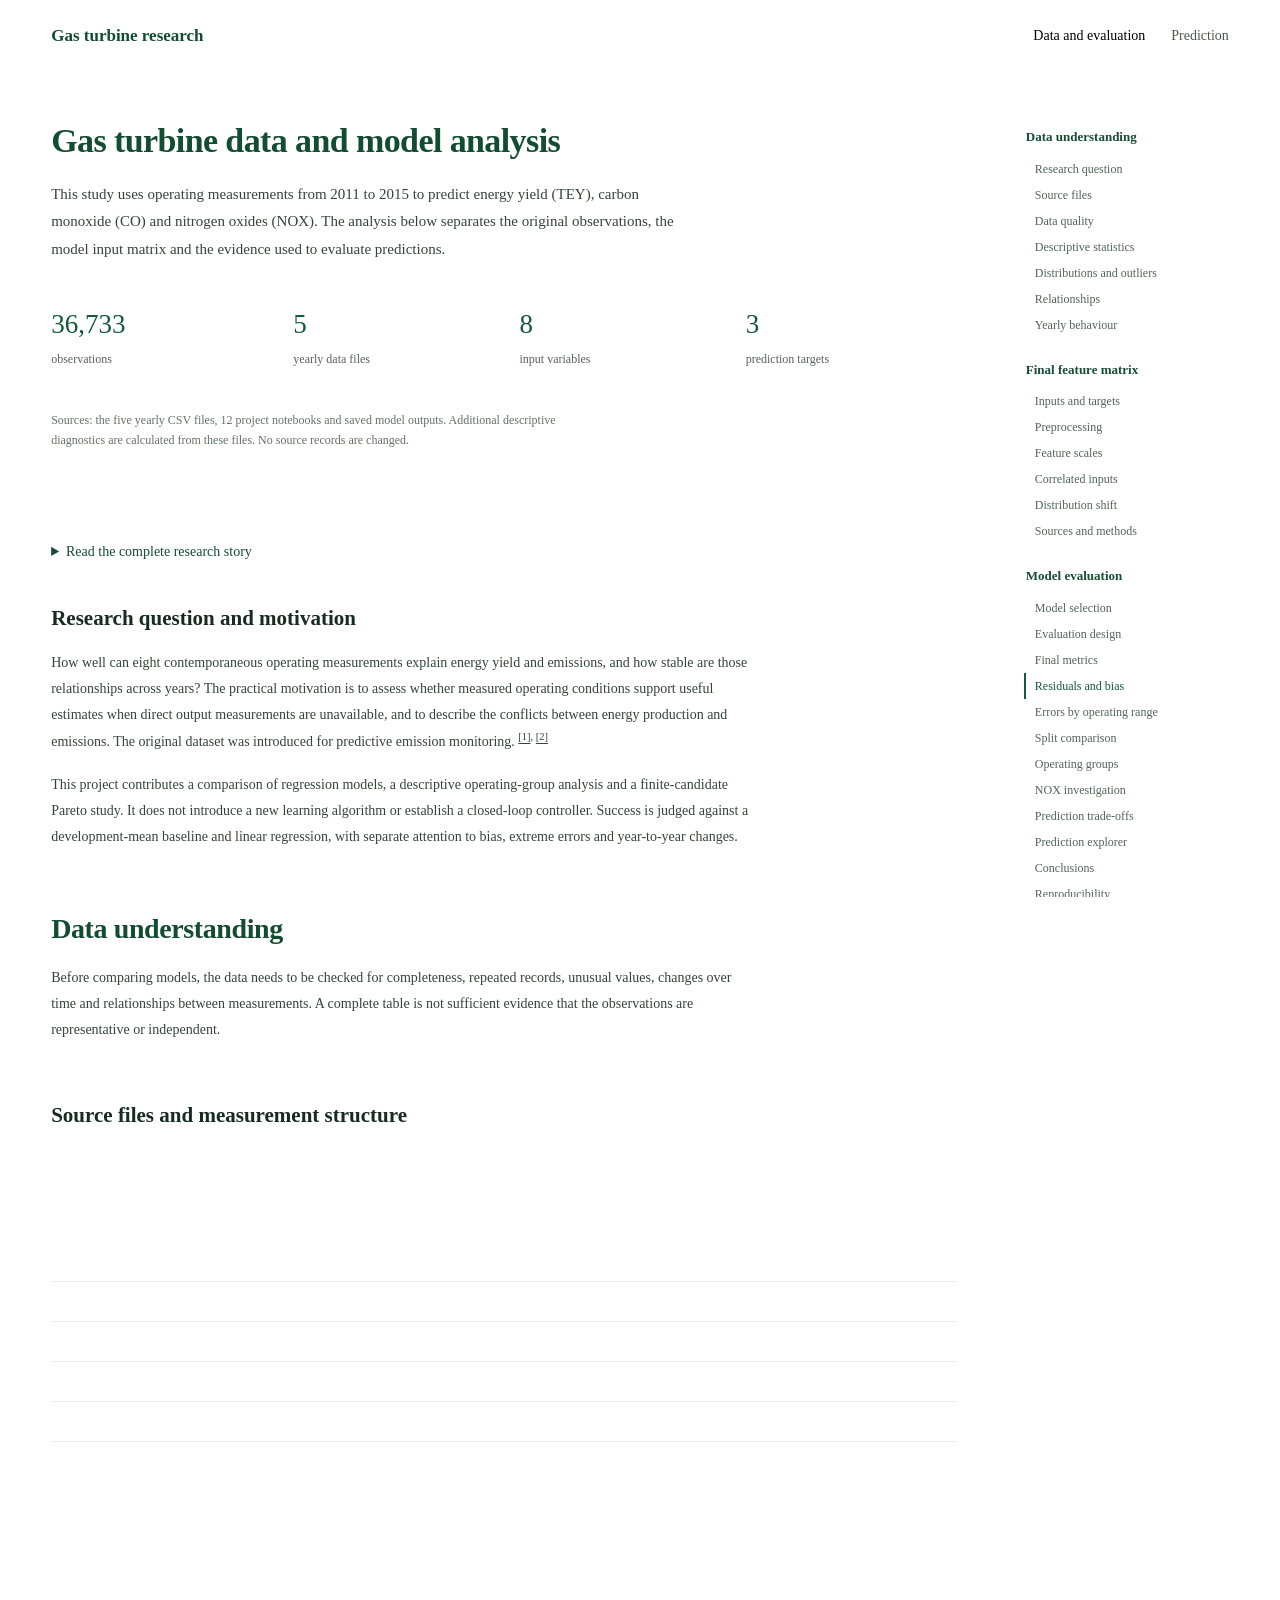
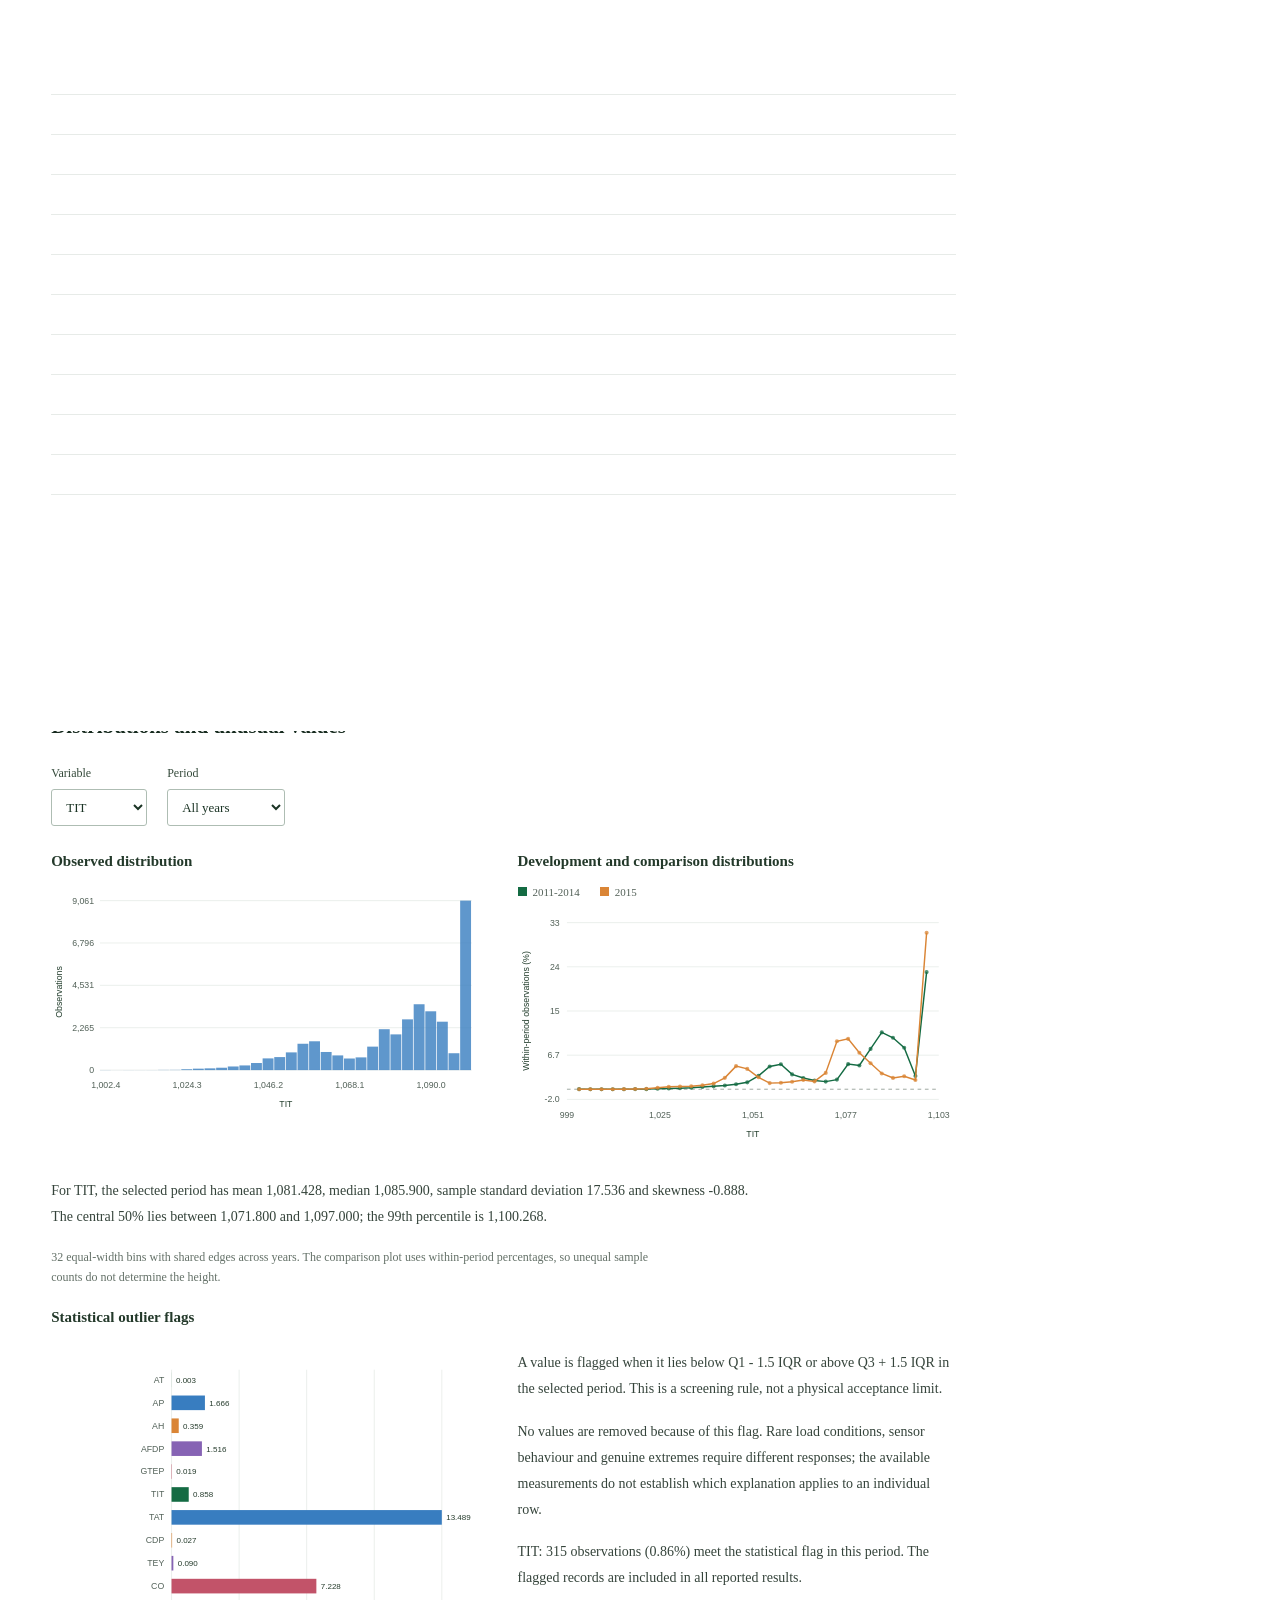
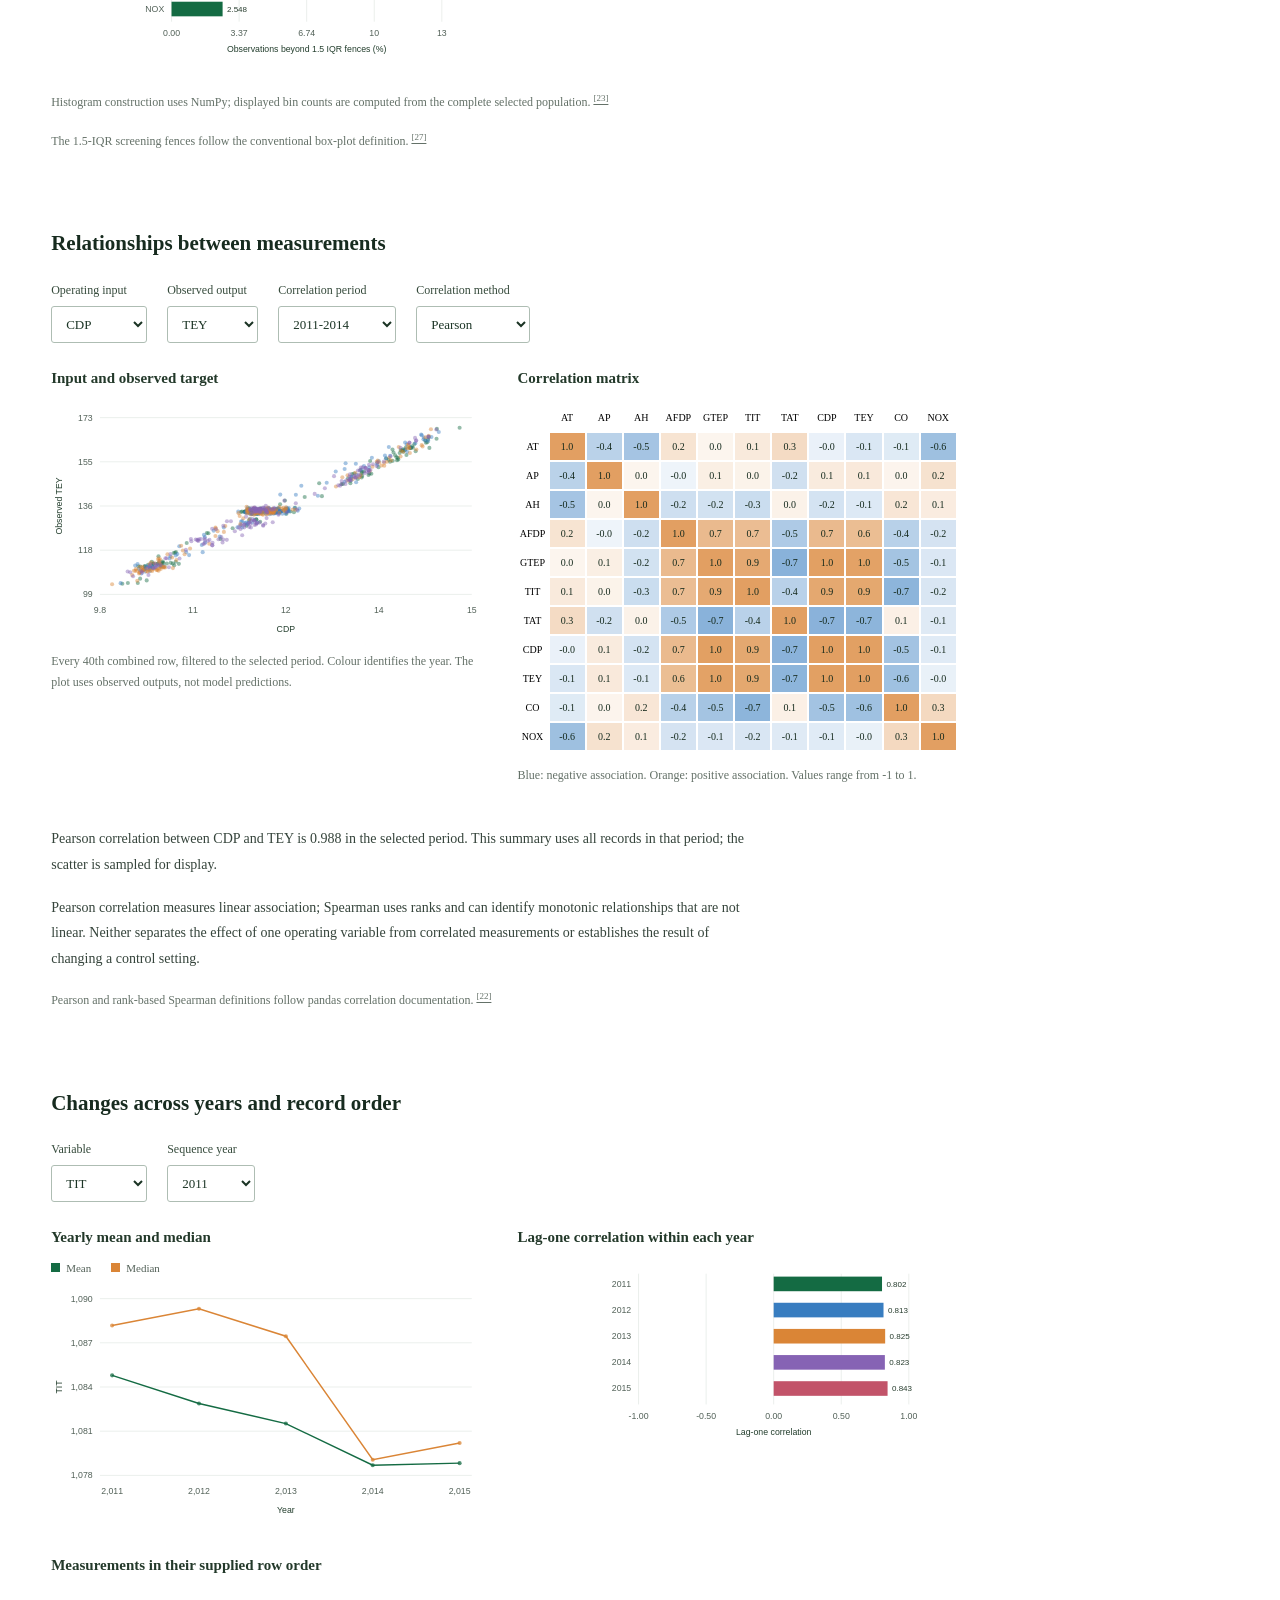
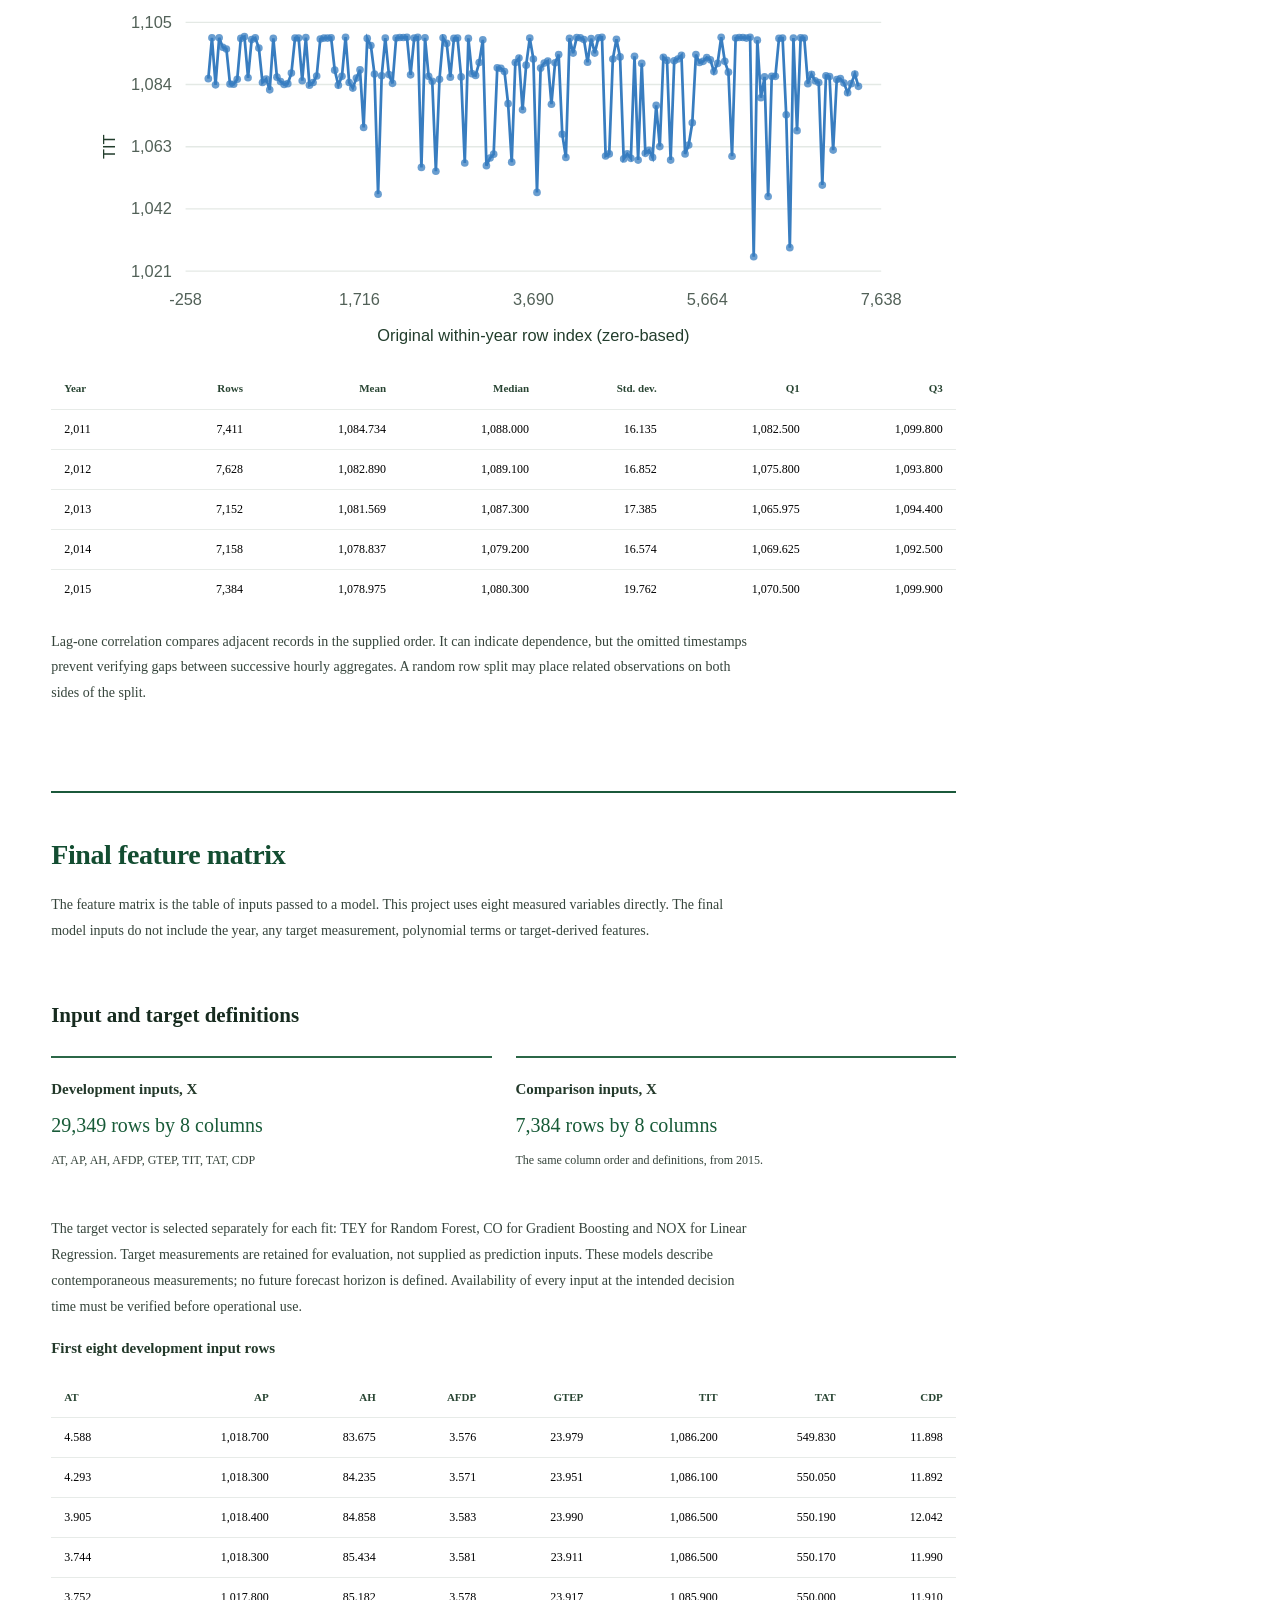
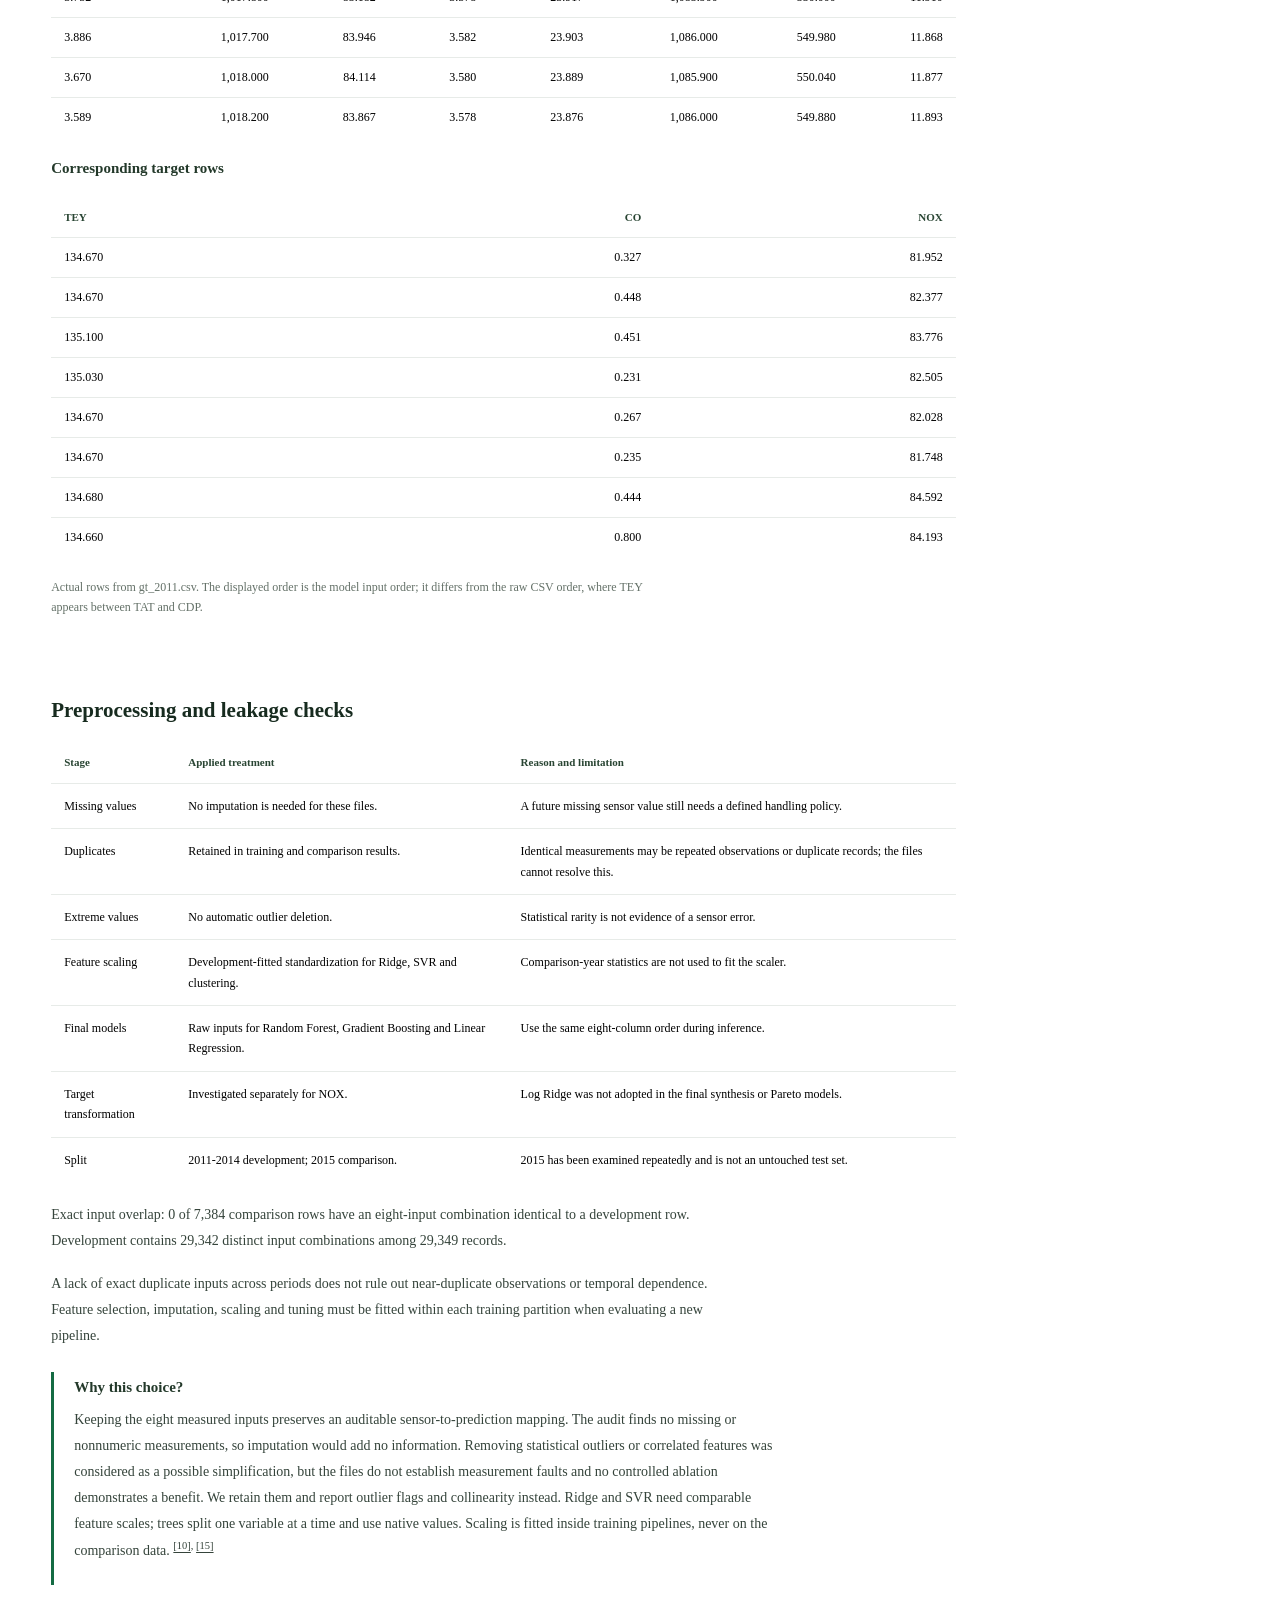
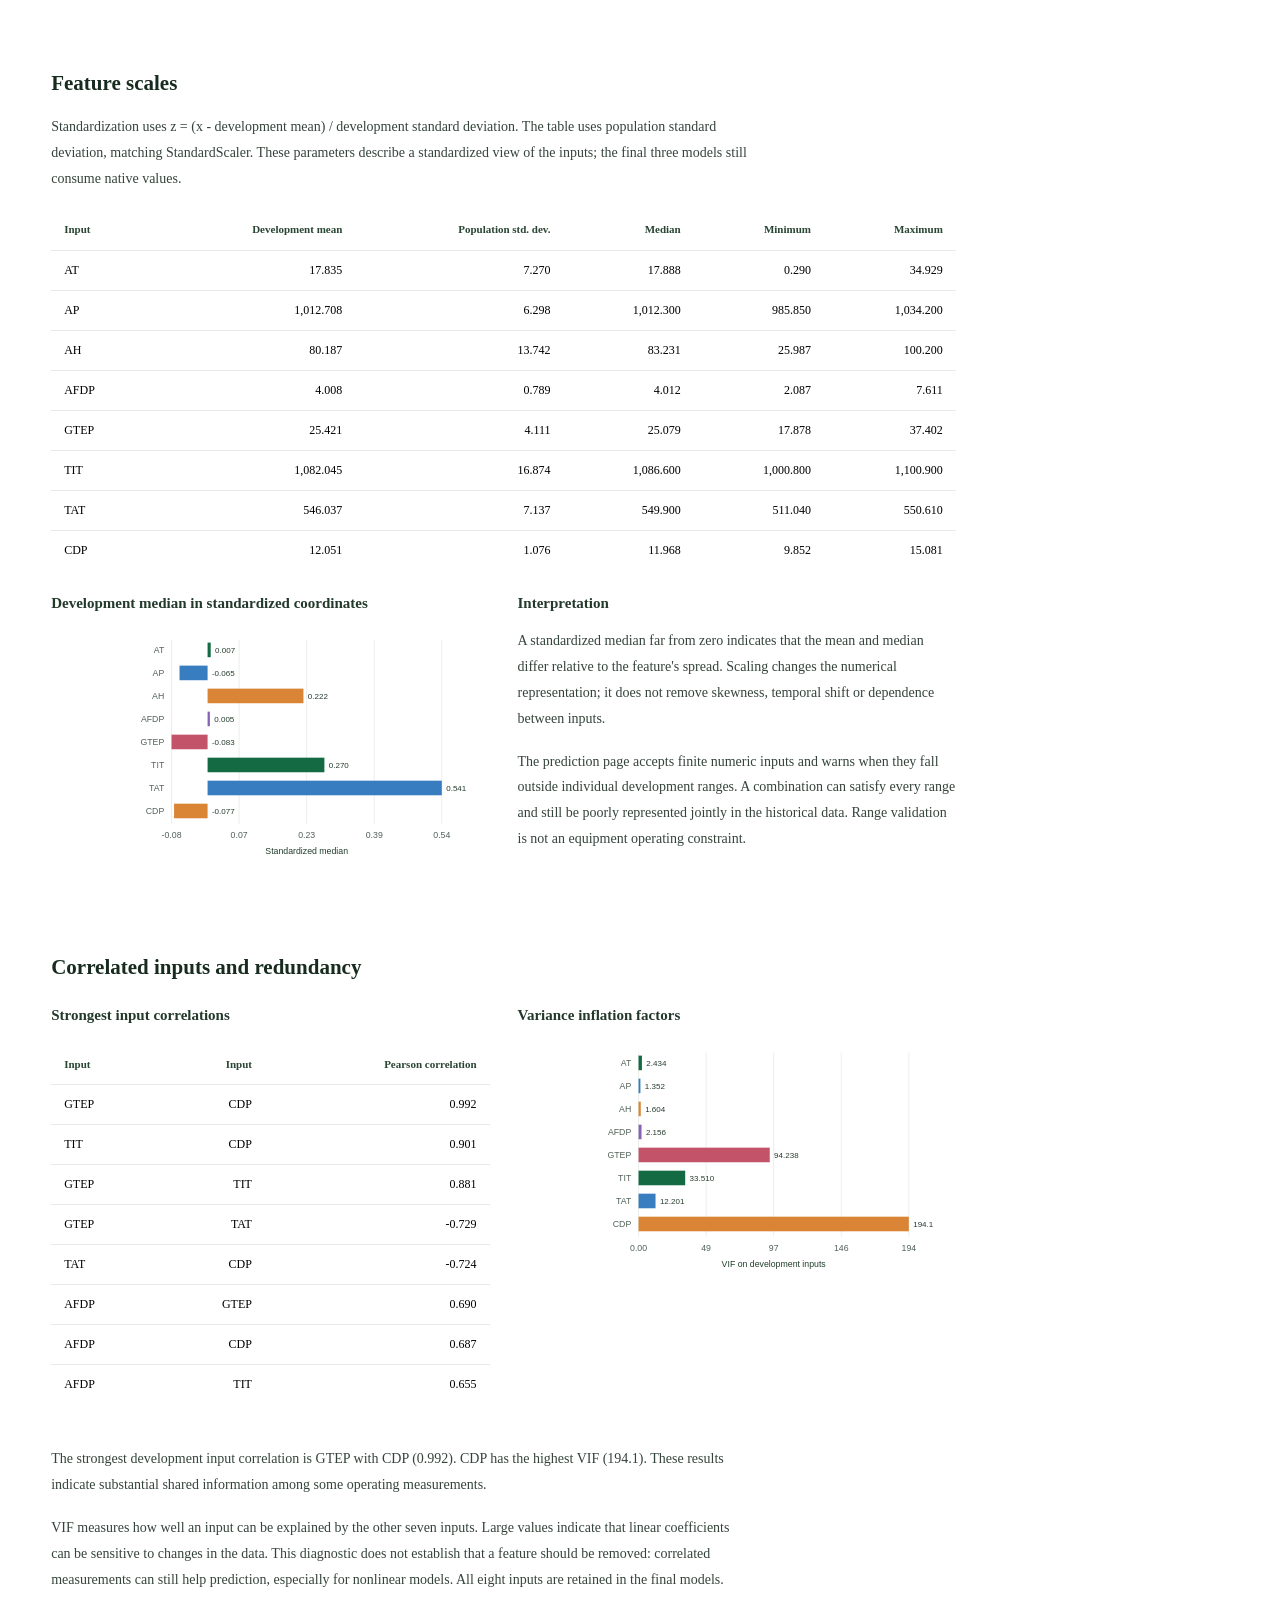
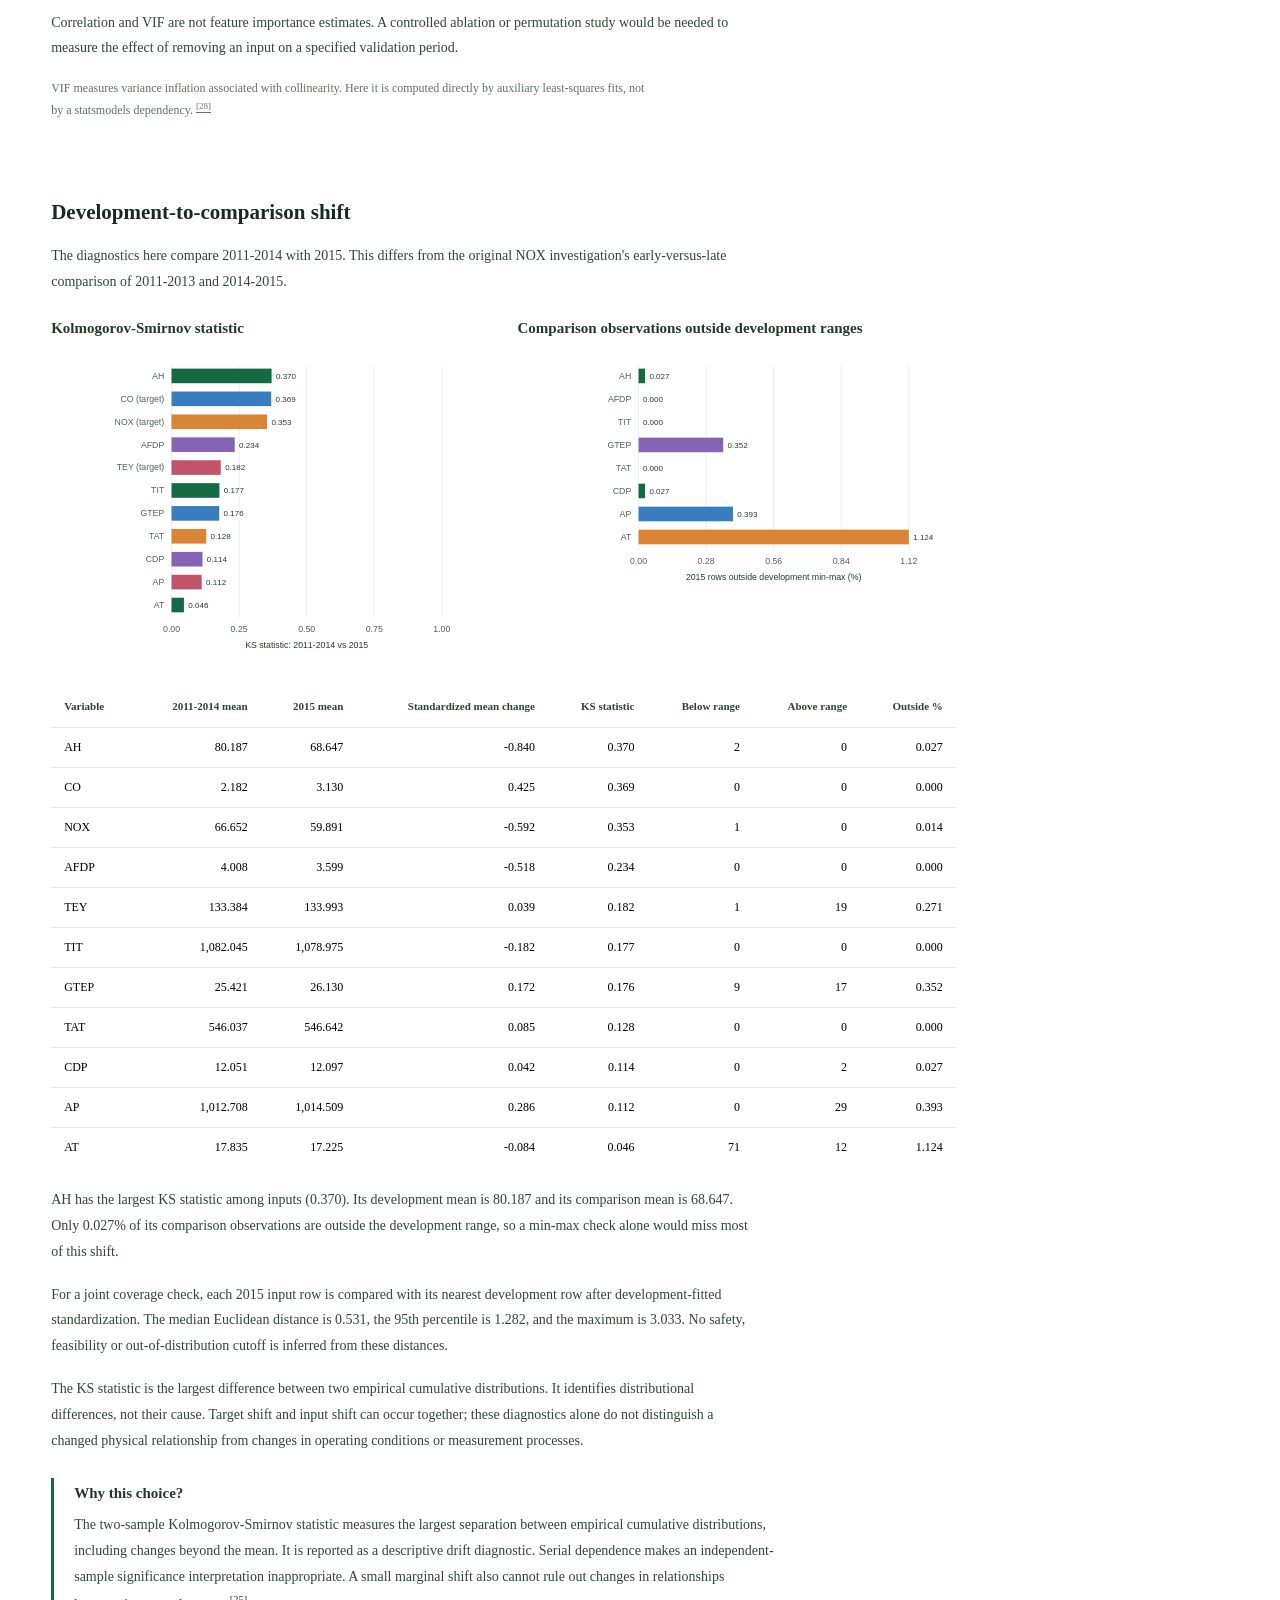
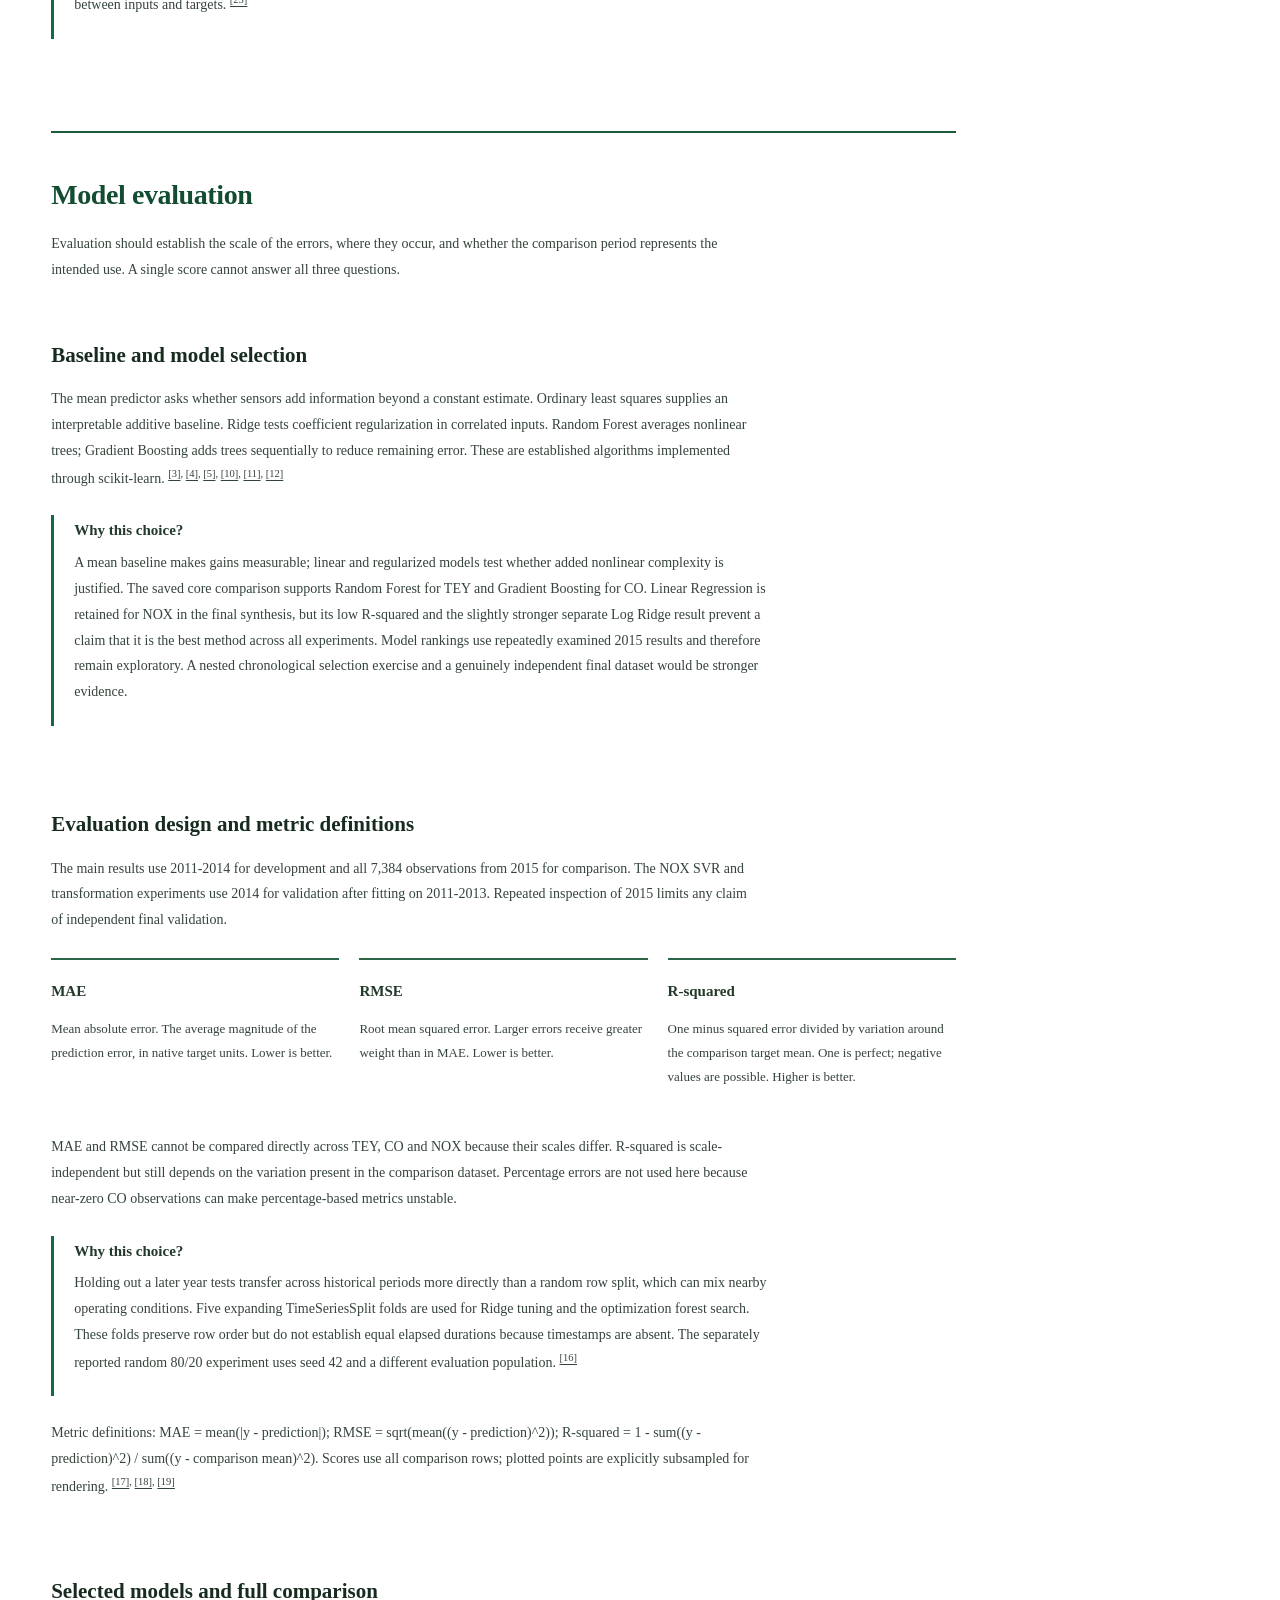
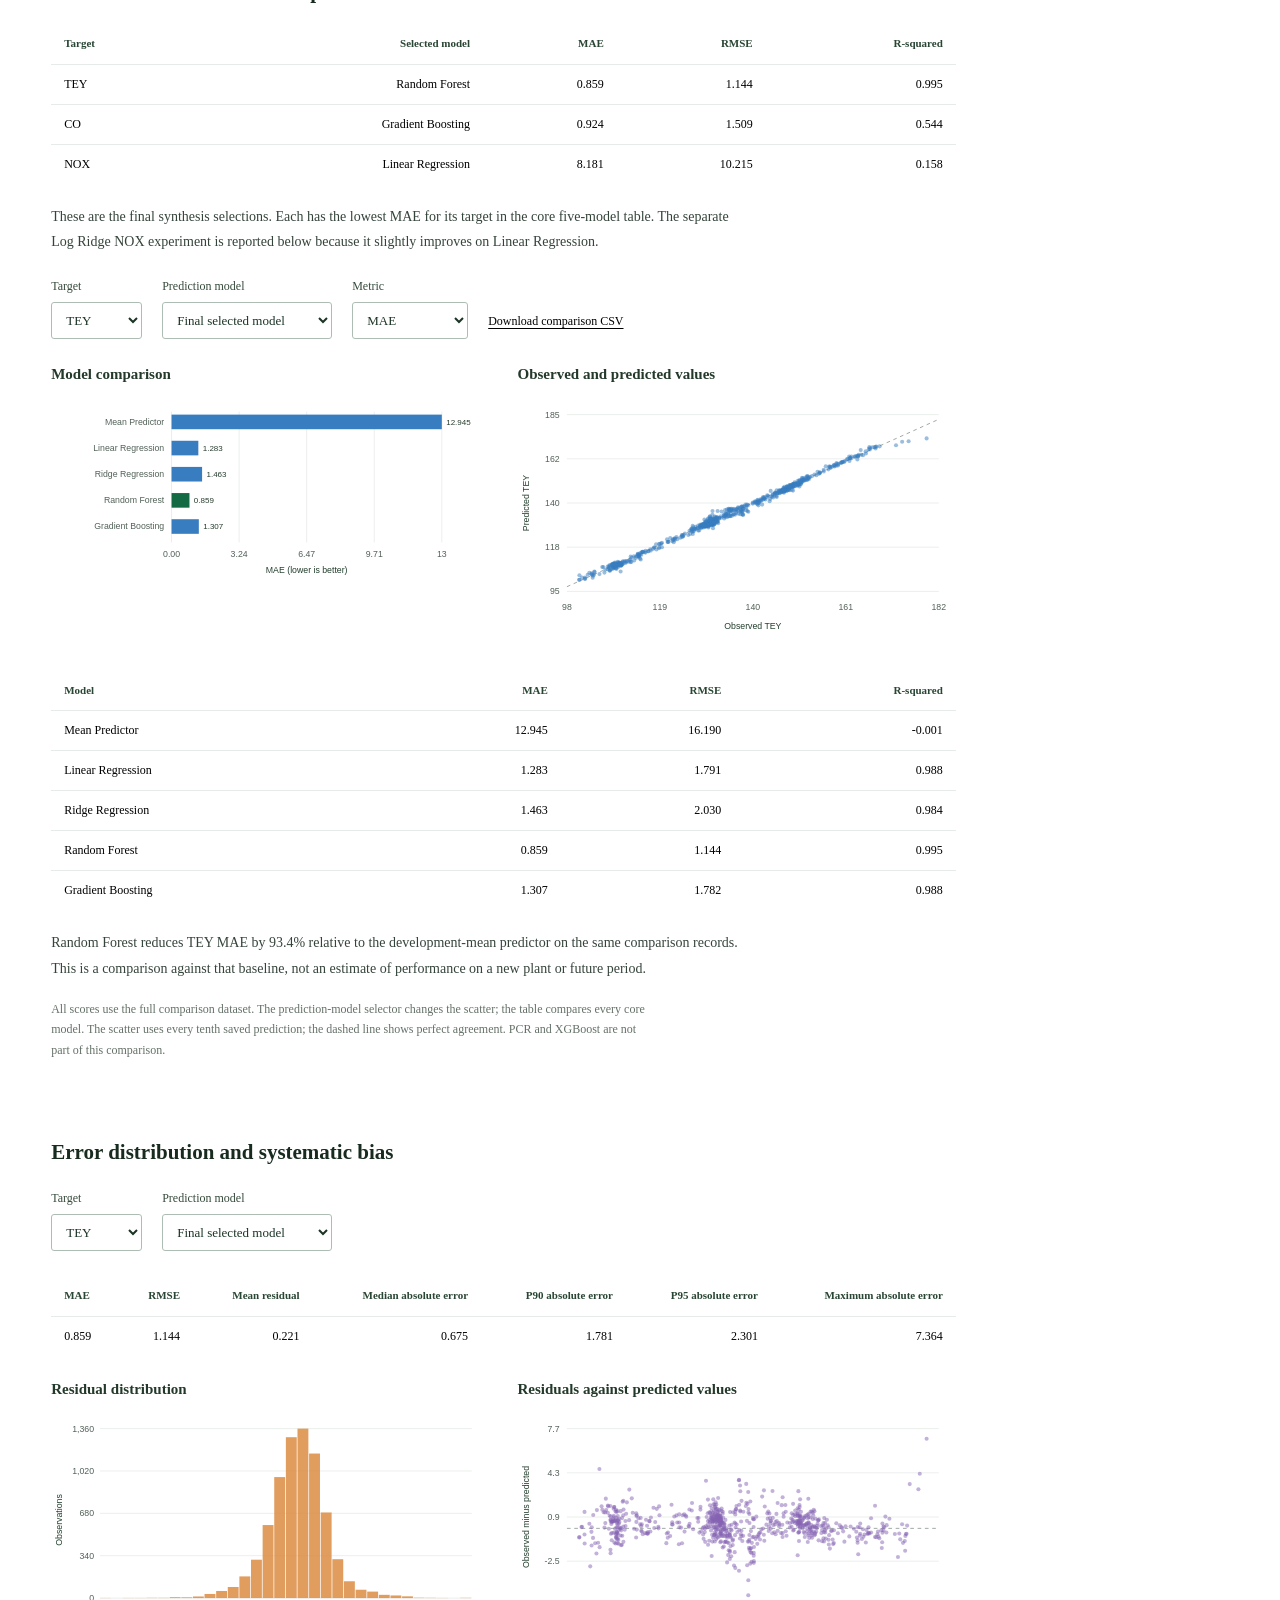
==== website/index.html @ f7c9d316 "Build complete gas turbine research website with verified model explorer" ====
<!doctype html>
<html lang="en">
<head><meta charset="utf-8"><meta name="viewport" content="width=device-width,initial-scale=1"><meta name="description" content="Gas turbine dataset audit, feature matrix analysis and prediction error evaluation using the project's original data and saved results."><meta name="theme-color" content="#ffffff"><title>Gas turbine data and model analysis</title><link rel="icon" href="assets/favicon.svg" type="image/svg+xml"><link rel="stylesheet" href="assets/css/style.css"><script defer src="assets/js/app.js"></script></head>
<body class="research-page">
<a class="skip" href="#main">Skip to analysis</a>
<header><a class="brand" href="./">Gas turbine research</a><nav aria-label="Main navigation"><a href="./" class="active" aria-current="page">Data and evaluation</a><a href="predict/">Prediction</a></nav></header>
<div class="research-layout"><main id="main">
<div class="page-intro" id="home"><h1>Gas turbine data and model analysis</h1><p>This study uses operating measurements from 2011 to 2015 to predict energy yield (TEY), carbon monoxide (CO) and nitrogen oxides (NOX). The analysis below separates the original observations, the model input matrix and the evidence used to evaluate predictions.</p><div class="summary-strip"><div><strong>36,733</strong><span>observations</span></div><div><strong>5</strong><span>yearly data files</span></div><div><strong>8</strong><span>input variables</span></div><div><strong>3</strong><span>prediction targets</span></div></div><p class="source-note">Sources: the five yearly CSV files, 12 project notebooks and saved model outputs. Additional descriptive diagnostics are calculated from these files. No source records are changed.</p></div>
<details class="research-roadmap"><summary>Read the complete research story</summary><ol><li><a href="#research-question">Research question and motivation</a></li><li><a href="#source-files">Dataset source and structure</a></li><li><a href="#data-quality">Data quality and exploratory analysis</a></li><li><a href="#preprocessing">Preprocessing and justification</a></li><li><a href="#model-selection">Baseline and model selection</a></li><li><a href="#evaluation-design">Evaluation methodology and splits</a></li><li><a href="#final-results">Model comparison and final results</a></li><li><a href="#residual-analysis">Error and residual analysis</a></li><li><a href="#operating-regimes">Unsupervised operating regimes</a></li><li><a href="#nox-investigation">NOX prediction investigation</a></li><li><a href="#prediction-tradeoffs">Multi-objective optimization</a></li><li><a href="#prediction-explorer">Interactive prediction explorer</a></li><li><a href="#limitations">Conclusions and limitations</a></li><li><a href="#reproducibility">References and reproducibility</a></li></ol></details>
<article id="research-question"><h3>Research question and motivation</h3><p>How well can eight contemporaneous operating measurements explain energy yield and emissions, and how stable are those relationships across years? The practical motivation is to assess whether measured operating conditions support useful estimates when direct output measurements are unavailable, and to describe the conflicts between energy production and emissions. The original dataset was introduced for predictive emission monitoring. <sup class="citation"><a href="#ref-1" aria-label="Reference 1">[1]</a>, <a href="#ref-2" aria-label="Reference 2">[2]</a></sup></p><p>This project contributes a comparison of regression models, a descriptive operating-group analysis and a finite-candidate Pareto study. It does not introduce a new learning algorithm or establish a closed-loop controller. Success is judged against a development-mean baseline and linear regression, with separate attention to bias, extreme errors and year-to-year changes.</p></article>
<section id="data-understanding" class="research-part"><h2>Data understanding</h2><p>Before comparing models, the data needs to be checked for completeness, repeated records, unusual values, changes over time and relationships between measurements. A complete table is not sufficient evidence that the observations are representative or independent.</p>
<article id="source-files"><h3>Source files and measurement structure</h3><p>Each row contains eight operating measurements and three observed outputs. The year is inferred from the filename. The files do not contain a timestamp, equipment identifier, fuel-energy input or maintenance record; elapsed-time behaviour, plant-to-plant generalization and thermal efficiency cannot be established from these columns.</p><div id="file-table"></div><div class="two-col"><div><h4>Observations by year</h4><div id="year-count-chart" class="chart"></div></div><div><h4>Variables and their roles</h4><div id="dictionary-table"></div></div></div><p class="caption">The dataset uses native measurement values. No unit conversions are applied. Source-reported units and attribution are given below.</p><p>The external dataset is UCI's Gas Turbine CO and NOx Emission Data Set, introduced by Kaya, Tufekci and Uzun. UCI describes hourly average or sum measurements from a turbine in northwestern Turkey, supplied in chronological order for 2011-2015. Dates are omitted. Its recommended benchmark uses 2011-2013 for training/validation and 2014-2015 for testing; this project uses a different comparison protocol, so published benchmark scores are not directly comparable. <sup class="citation"><a href="#ref-1" aria-label="Reference 1">[1]</a>, <a href="#ref-2" aria-label="Reference 2">[2]</a></sup></p><p><strong>Units listed by UCI:</strong> AT, TIT, TAT: degrees C; AP, AFDP, GTEP, CDP: mbar; AH: percent; TEY: MWh; CO and NOX: mg/m3. These are source-reported units, not independently calibrated sensor specifications. No conversion is performed. The data is distributed under CC BY 4.0. <sup class="citation"><a href="#ref-1" aria-label="Reference 1">[1]</a></sup></p></article>
<article id="data-quality"><h3>Completeness and repeated records</h3><div id="quality-summary" class="summary-strip"></div><p id="quality-explanation"></p><div id="quality-findings" class="findings"></div><p>Missing values and infinite values are checked separately. Duplicate measurement rows are counted using all eleven measurements; duplicate input rows use only the eight model inputs. Repeated records are retained in the reported model evaluations. Only the optimization candidate matrix removes repeated input combinations.</p><div class="note">No missing values does not mean that every relevant variable is measured. Fuel composition, combustion settings and maintenance history are not available in these files. Their influence cannot be identified or ruled out by this audit.</div></article>
<article id="descriptive-statistics"><h3>Descriptive statistics</h3><p>Compare location, spread and tails before choosing a preprocessing strategy. The mean is sensitive to a long tail; the median and interquartile range describe the centre more robustly. Standard deviation below uses the sample definition.</p><div class="controls"><label>Dataset<select id="audit-period"><option value="all">All years</option><option value="development">Development: 2011-2014</option><option value="2011">2011</option><option value="2012">2012</option><option value="2013">2013</option><option value="2014">2014</option><option value="2015">Comparison: 2015</option></select></label><label>Statistics<select id="stats-view"><option value="summary">Mean, spread and range</option><option value="tails">Quantiles and tail behaviour</option><option value="quality">Completeness and unique values</option></select></label></div><div id="statistics-table"></div><p id="statistics-caption" class="caption"></p><p class="caption">Descriptive statistics follow the sample-standard-deviation convention in pandas. <sup class="citation"><a href="#ref-21" aria-label="Reference 21">[21]</a></sup></p></article>
<article id="distributions"><h3>Distributions and unusual values</h3><div class="controls"><label>Variable<select id="distribution-variable"></select></label><label>Period<select id="distribution-period"><option value="all">All years</option><option value="development">2011-2014</option><option value="2011">2011</option><option value="2012">2012</option><option value="2013">2013</option><option value="2014">2014</option><option value="2015">2015</option></select></label></div><div class="two-col"><div><h4>Observed distribution</h4><div id="distribution-chart" class="chart"></div></div><div><h4>Development and comparison distributions</h4><div class="legend"><span class="legend-dev">2011-2014</span><span class="legend-comp">2015</span></div><div id="period-distribution" class="chart"></div></div></div><p id="distribution-summary"></p><p class="caption">32 equal-width bins with shared edges across years. The comparison plot uses within-period percentages, so unequal sample counts do not determine the height.</p><h4>Statistical outlier flags</h4><div class="two-col"><div id="outlier-chart" class="chart"></div><div><p>A value is flagged when it lies below Q1 - 1.5 IQR or above Q3 + 1.5 IQR in the selected period. This is a screening rule, not a physical acceptance limit.</p><p>No values are removed because of this flag. Rare load conditions, sensor behaviour and genuine extremes require different responses; the available measurements do not establish which explanation applies to an individual row.</p><p id="outlier-summary"></p></div></div><p class="caption">Histogram construction uses NumPy; displayed bin counts are computed from the complete selected population. <sup class="citation"><a href="#ref-23" aria-label="Reference 23">[23]</a></sup></p><p class="caption">The 1.5-IQR screening fences follow the conventional box-plot definition. <sup class="citation"><a href="#ref-27">[27]</a></sup></p></article>
<article id="relationships"><h3>Relationships between measurements</h3><div class="controls"><label>Operating input<select id="relationship-feature"></select></label><label>Observed output<select id="relationship-target"><option>TEY</option><option>CO</option><option>NOX</option></select></label><label>Correlation period<select id="correlation-period"><option value="development">2011-2014</option><option value="2015">2015</option><option value="all">All years</option></select></label><label>Correlation method<select id="correlation-method"><option value="pearson">Pearson</option><option value="spearman">Spearman</option></select></label></div><div class="two-col"><div><h4>Input and observed target</h4><div id="relationship-chart" class="chart"></div><p class="caption">Every 40th combined row, filtered to the selected period. Colour identifies the year. The plot uses observed outputs, not model predictions.</p></div><div><h4>Correlation matrix</h4><div id="correlation-chart" class="heatmap-wrap"></div><p class="caption">Blue: negative association. Orange: positive association. Values range from -1 to 1.</p></div></div><p id="relationship-summary"></p><p>Pearson correlation measures linear association; Spearman uses ranks and can identify monotonic relationships that are not linear. Neither separates the effect of one operating variable from correlated measurements or establishes the result of changing a control setting.</p><p class="caption">Pearson and rank-based Spearman definitions follow pandas correlation documentation. <sup class="citation"><a href="#ref-22" aria-label="Reference 22">[22]</a></sup></p></article>
<article id="yearly-behaviour"><h3>Changes across years and record order</h3><div class="controls"><label>Variable<select id="time-variable"></select></label><label>Sequence year<select id="sequence-year"><option>2011</option><option>2012</option><option>2013</option><option>2014</option><option>2015</option></select></label></div><div class="two-col"><div><h4>Yearly mean and median</h4><div class="legend"><span class="legend-dev">Mean</span><span class="legend-comp">Median</span></div><div id="year-trend" class="chart"></div></div><div><h4>Lag-one correlation within each year</h4><div id="lag-chart" class="chart"></div></div></div><h4>Measurements in their supplied row order</h4><div id="sequence-chart" class="chart wide-chart"></div><div id="year-summary-table"></div><p>Lag-one correlation compares adjacent records in the supplied order. It can indicate dependence, but the omitted timestamps prevent verifying gaps between successive hourly aggregates. A random row split may place related observations on both sides of the split.</p></article>

</section>
<section id="feature-matrix" class="research-part"><h2>Final feature matrix</h2><p>The feature matrix is the table of inputs passed to a model. This project uses eight measured variables directly. The final model inputs do not include the year, any target measurement, polynomial terms or target-derived features.</p>
<article id="matrix-definition"><h3>Input and target definitions</h3><div class="matrix-definition"><div><h4>Development inputs, X</h4><strong>29,349 rows by 8 columns</strong><p>AT, AP, AH, AFDP, GTEP, TIT, TAT, CDP</p></div><div><h4>Comparison inputs, X</h4><strong>7,384 rows by 8 columns</strong><p>The same column order and definitions, from 2015.</p></div></div><p>The target vector is selected separately for each fit: TEY for Random Forest, CO for Gradient Boosting and NOX for Linear Regression. Target measurements are retained for evaluation, not supplied as prediction inputs. These models describe contemporaneous measurements; no future forecast horizon is defined. Availability of every input at the intended decision time must be verified before operational use.</p><h4>First eight development input rows</h4><div id="matrix-preview"></div><h4>Corresponding target rows</h4><div id="target-preview"></div><p class="caption">Actual rows from gt_2011.csv. The displayed order is the model input order; it differs from the raw CSV order, where TEY appears between TAT and CDP.</p></article>
<article id="preprocessing"><h3>Preprocessing and leakage checks</h3><div class="table-scroll"><table><thead><tr><th>Stage</th><th>Applied treatment</th><th>Reason and limitation</th></tr></thead><tbody><tr><td>Missing values</td><td>No imputation is needed for these files.</td><td>A future missing sensor value still needs a defined handling policy.</td></tr><tr><td>Duplicates</td><td>Retained in training and comparison results.</td><td>Identical measurements may be repeated observations or duplicate records; the files cannot resolve this.</td></tr><tr><td>Extreme values</td><td>No automatic outlier deletion.</td><td>Statistical rarity is not evidence of a sensor error.</td></tr><tr><td>Feature scaling</td><td>Development-fitted standardization for Ridge, SVR and clustering.</td><td>Comparison-year statistics are not used to fit the scaler.</td></tr><tr><td>Final models</td><td>Raw inputs for Random Forest, Gradient Boosting and Linear Regression.</td><td>Use the same eight-column order during inference.</td></tr><tr><td>Target transformation</td><td>Investigated separately for NOX.</td><td>Log Ridge was not adopted in the final synthesis or Pareto models.</td></tr><tr><td>Split</td><td>2011-2014 development; 2015 comparison.</td><td>2015 has been examined repeatedly and is not an untouched test set.</td></tr></tbody></table></div><p id="input-overlap"></p><p>A lack of exact duplicate inputs across periods does not rule out near-duplicate observations or temporal dependence. Feature selection, imputation, scaling and tuning must be fitted within each training partition when evaluating a new pipeline.</p><div class="method-choice"><h4>Why this choice?</h4><p>Keeping the eight measured inputs preserves an auditable sensor-to-prediction mapping. The audit finds no missing or nonnumeric measurements, so imputation would add no information. Removing statistical outliers or correlated features was considered as a possible simplification, but the files do not establish measurement faults and no controlled ablation demonstrates a benefit. We retain them and report outlier flags and collinearity instead. Ridge and SVR need comparable feature scales; trees split one variable at a time and use native values. Scaling is fitted inside training pipelines, never on the comparison data. <sup class="citation"><a href="#ref-10" aria-label="Reference 10">[10]</a>, <a href="#ref-15" aria-label="Reference 15">[15]</a></sup></p></div></article>
<article id="scales"><h3>Feature scales</h3><p>Standardization uses z = (x - development mean) / development standard deviation. The table uses population standard deviation, matching StandardScaler. These parameters describe a standardized view of the inputs; the final three models still consume native values.</p><div id="scaling-table"></div><div class="two-col"><div><h4>Development median in standardized coordinates</h4><div id="scale-chart" class="chart"></div></div><div><h4>Interpretation</h4><p>A standardized median far from zero indicates that the mean and median differ relative to the feature's spread. Scaling changes the numerical representation; it does not remove skewness, temporal shift or dependence between inputs.</p><p>The prediction page accepts finite numeric inputs and warns when they fall outside individual development ranges. A combination can satisfy every range and still be poorly represented jointly in the historical data. Range validation is not an equipment operating constraint.</p></div></div></article>
<article id="redundancy"><h3>Correlated inputs and redundancy</h3><div class="two-col"><div><h4>Strongest input correlations</h4><div id="correlated-pairs"></div></div><div><h4>Variance inflation factors</h4><div id="vif-chart" class="chart"></div></div></div><p id="redundancy-summary"></p><p>VIF measures how well an input can be explained by the other seven inputs. Large values indicate that linear coefficients can be sensitive to changes in the data. This diagnostic does not establish that a feature should be removed: correlated measurements can still help prediction, especially for nonlinear models. All eight inputs are retained in the final models.</p><p>Correlation and VIF are not feature importance estimates. A controlled ablation or permutation study would be needed to measure the effect of removing an input on a specified validation period.</p><p class="caption">VIF measures variance inflation associated with collinearity. Here it is computed directly by auxiliary least-squares fits, not by a statsmodels dependency. <sup class="citation"><a href="#ref-28">[28]</a></sup></p></article>
<article id="distribution-shift"><h3>Development-to-comparison shift</h3><p>The diagnostics here compare 2011-2014 with 2015. This differs from the original NOX investigation's early-versus-late comparison of 2011-2013 and 2014-2015.</p><div class="two-col"><div><h4>Kolmogorov-Smirnov statistic</h4><div id="shift-chart" class="chart"></div></div><div><h4>Comparison observations outside development ranges</h4><div id="coverage-chart" class="chart"></div></div></div><div id="shift-table"></div><p id="shift-summary"></p><p id="joint-coverage"></p><p>The KS statistic is the largest difference between two empirical cumulative distributions. It identifies distributional differences, not their cause. Target shift and input shift can occur together; these diagnostics alone do not distinguish a changed physical relationship from changes in operating conditions or measurement processes.</p><div class="method-choice"><h4>Why this choice?</h4><p>The two-sample Kolmogorov-Smirnov statistic measures the largest separation between empirical cumulative distributions, including changes beyond the mean. It is reported as a descriptive drift diagnostic. Serial dependence makes an independent-sample significance interpretation inappropriate. A small marginal shift also cannot rule out changes in relationships between inputs and targets. <sup class="citation"><a href="#ref-25" aria-label="Reference 25">[25]</a></sup></p></div></article>

</section>
<section id="model-evaluation" class="research-part"><h2>Model evaluation</h2><p>Evaluation should establish the scale of the errors, where they occur, and whether the comparison period represents the intended use. A single score cannot answer all three questions.</p>
<article id="model-selection"><h3>Baseline and model selection</h3><p>The mean predictor asks whether sensors add information beyond a constant estimate. Ordinary least squares supplies an interpretable additive baseline. Ridge tests coefficient regularization in correlated inputs. Random Forest averages nonlinear trees; Gradient Boosting adds trees sequentially to reduce remaining error. These are established algorithms implemented through scikit-learn. <sup class="citation"><a href="#ref-3" aria-label="Reference 3">[3]</a>, <a href="#ref-4" aria-label="Reference 4">[4]</a>, <a href="#ref-5" aria-label="Reference 5">[5]</a>, <a href="#ref-10" aria-label="Reference 10">[10]</a>, <a href="#ref-11" aria-label="Reference 11">[11]</a>, <a href="#ref-12" aria-label="Reference 12">[12]</a></sup></p><div class="method-choice"><h4>Why this choice?</h4><p>A mean baseline makes gains measurable; linear and regularized models test whether added nonlinear complexity is justified. The saved core comparison supports Random Forest for TEY and Gradient Boosting for CO. Linear Regression is retained for NOX in the final synthesis, but its low R-squared and the slightly stronger separate Log Ridge result prevent a claim that it is the best method across all experiments. Model rankings use repeatedly examined 2015 results and therefore remain exploratory. A nested chronological selection exercise and a genuinely independent final dataset would be stronger evidence.</p></div></article>
<article id="evaluation-design"><h3>Evaluation design and metric definitions</h3><p>The main results use 2011-2014 for development and all 7,384 observations from 2015 for comparison. The NOX SVR and transformation experiments use 2014 for validation after fitting on 2011-2013. Repeated inspection of 2015 limits any claim of independent final validation.</p><div class="metric-definitions"><div><h4>MAE</h4><p>Mean absolute error. The average magnitude of the prediction error, in native target units. Lower is better.</p></div><div><h4>RMSE</h4><p>Root mean squared error. Larger errors receive greater weight than in MAE. Lower is better.</p></div><div><h4>R-squared</h4><p>One minus squared error divided by variation around the comparison target mean. One is perfect; negative values are possible. Higher is better.</p></div></div><p>MAE and RMSE cannot be compared directly across TEY, CO and NOX because their scales differ. R-squared is scale-independent but still depends on the variation present in the comparison dataset. Percentage errors are not used here because near-zero CO observations can make percentage-based metrics unstable.</p><div class="method-choice"><h4>Why this choice?</h4><p>Holding out a later year tests transfer across historical periods more directly than a random row split, which can mix nearby operating conditions. Five expanding TimeSeriesSplit folds are used for Ridge tuning and the optimization forest search. These folds preserve row order but do not establish equal elapsed durations because timestamps are absent. The separately reported random 80/20 experiment uses seed 42 and a different evaluation population. <sup class="citation"><a href="#ref-16" aria-label="Reference 16">[16]</a></sup></p></div><p>Metric definitions: MAE = mean(|y - prediction|); RMSE = sqrt(mean((y - prediction)^2)); R-squared = 1 - sum((y - prediction)^2) / sum((y - comparison mean)^2). Scores use all comparison rows; plotted points are explicitly subsampled for rendering. <sup class="citation"><a href="#ref-17" aria-label="Reference 17">[17]</a>, <a href="#ref-18" aria-label="Reference 18">[18]</a>, <a href="#ref-19" aria-label="Reference 19">[19]</a></sup></p></article>
<article id="final-results"><h3>Selected models and full comparison</h3><div id="selected-models"></div><p>These are the final synthesis selections. Each has the lowest MAE for its target in the core five-model table. The separate Log Ridge NOX experiment is reported below because it slightly improves on Linear Regression.</p><div class="controls"><label>Target<select id="model-target"><option>TEY</option><option>CO</option><option>NOX</option></select></label><label>Prediction model<select id="prediction-model"><option value="selected">Final selected model</option><option>Mean Predictor</option><option>Linear Regression</option><option>Ridge Regression</option><option>Random Forest</option><option>Gradient Boosting</option></select></label><label>Metric<select id="model-metric"><option>MAE</option><option>RMSE</option><option value="R2">R-squared</option></select></label><a href="assets/data/all_models_comparison.csv" download>Download comparison CSV</a></div><div class="two-col"><div><h4>Model comparison</h4><div id="model-chart" class="chart"></div></div><div><h4>Observed and predicted values</h4><div id="prediction-chart" class="chart"></div></div></div><div id="model-table"></div><p id="model-explanation"></p><p class="caption">All scores use the full comparison dataset. The prediction-model selector changes the scatter; the table compares every core model. The scatter uses every tenth saved prediction; the dashed line shows perfect agreement. PCR and XGBoost are not part of this comparison.</p></article>
<article id="residual-analysis"><h3>Error distribution and systematic bias</h3><div class="controls"><label>Target<select id="error-target"><option>TEY</option><option>CO</option><option>NOX</option></select></label><label>Prediction model<select id="residual-model"><option value="selected">Final selected model</option><option>Mean Predictor</option><option>Linear Regression</option><option>Ridge Regression</option><option>Random Forest</option><option>Gradient Boosting</option></select></label></div><div id="error-summary"></div><div class="two-col"><div><h4>Residual distribution</h4><div id="residual-histogram" class="chart"></div></div><div><h4>Residuals against predicted values</h4><div id="residual-scatter" class="chart"></div></div></div><p id="error-interpretation"></p><p>Residuals are observed minus predicted. A negative mean residual indicates net overprediction. Mean residual can be small even when individual errors are large, because positive and negative errors cancel. The 90th and 95th percentiles of absolute error describe tail error; they are not prediction intervals.</p></article>
<article id="conditional-errors"><h3>Errors across output and operating ranges</h3><div class="controls"><label>Target<select id="conditional-target"><option>TEY</option><option>CO</option><option>NOX</option></select></label><label>Operating input<select id="error-feature"></select></label></div><div class="two-col"><div><h4>MAE by observed target range</h4><div id="target-error-chart" class="chart"></div></div><div><h4>MAE by operating input range</h4><div id="feature-error-chart" class="chart"></div></div></div><div id="conditional-table"></div><p id="conditional-summary"></p><p>Groups are defined by quintiles of the 2015 observations. They provide a retrospective error breakdown, not a model feature or a tuning objective. Comparing the errors with the sample counts helps distinguish a broad pattern from a sparsely represented operating range.</p></article>
<article id="split-sensitivity"><h3>Random and chronological split results</h3><div class="controls"><label>Target<select id="split-target"><option>TEY</option><option>CO</option><option>NOX</option></select></label></div><div id="split-chart" class="chart"></div><div id="split-table"></div><p>The baseline random split uses 80% of all-year records for training and 20% for evaluation. The chronological comparison uses 2011-2014 development and 2015 comparison. These protocols differ in both their training population and evaluation population; the difference in scores is not a controlled estimate of leakage or the effect of time alone.</p><p>For a new model selection exercise, use repeated chronological validation within development data and reserve an independent later period or external dataset for final evaluation.</p></article>
<article id="operating-regimes"><h3>Historical operating groups</h3><p>K-Means was fitted to standardized development inputs. TEY, CO and NOX were not used to create the clusters; their means describe each group afterwards.</p><div class="controls"><label>Operating group<select id="cluster-select"><option value="all">All clusters</option><option value="0">Cluster 0</option><option value="1">Cluster 1</option><option value="2">Cluster 2</option><option value="3">Cluster 3</option></select></label><label>Profile variable<select id="cluster-variable"></select></label></div><div class="two-col"><div><h4>Mean value by cluster</h4><div id="cluster-chart" class="chart"></div></div><div><h4>Silhouette scores</h4><div id="silhouette-chart" class="chart"></div></div></div><div id="cluster-table"></div><p>Cluster 1 has the highest mean TEY and lowest mean CO. Cluster 3 has the lowest mean TEY and highest mean CO. Cluster 2 has the lowest mean NOX. These descriptions are averages of historical records, not safe or optimal operating conditions.</p><p>The notebook selects K = 4, with silhouette 0.291. K = 2 scores higher at 0.370, so K = 4 is not the silhouette optimum. The selected DBSCAN configuration finds one non-noise cluster and 0.831% noise; its single-cluster result has no reported silhouette score.</p><div class="method-choice"><h4>Why this choice?</h4><p>Standardized K-Means provides compact descriptions of operating groups; DBSCAN tests a density-based alternative with noise labels. K = 2 through 10 were evaluated, with n_init = 10, seed 42, and silhouette sampled on at most 5,000 rows. The notebook fixes K = 4 even though K = 2 has the higher silhouette. Four groups offer a more detailed descriptive partition, but the repository does not document an engineering validation of that choice. DBSCAN searched eps 0.5, 0.7, 0.9, 1.0, 1.2, 1.5, 2.0 and min_samples 5, 10, 15, 20; the retained eps = 1, min_samples = 10 yields only one non-noise group. Neither method identifies optimal or causally distinct regimes. <sup class="citation"><a href="#ref-7" aria-label="Reference 7">[7]</a>, <a href="#ref-8" aria-label="Reference 8">[8]</a>, <a href="#ref-14" aria-label="Reference 14">[14]</a>, <a href="#ref-20" aria-label="Reference 20">[20]</a></sup></p></div></article>
<article id="nox-investigation"><h3>NOX model investigation</h3><p>NOX remains the least accurately predicted target in the final synthesis. Linear Regression has MAE 8.181, RMSE 10.215 and R-squared 0.158 on 2015. It overpredicts 74.58% of comparison records. The observed mean NOX increases through 2013, then falls; the data does not identify the cause.</p><div class="two-col"><div><h4>Yearly mean NOX</h4><div id="nox-year-chart" class="chart"></div></div><div><h4>RBF SVR experiment: 2015 comparison</h4><div id="svr-table"></div><p>SVR used standardized inputs and a 12-setting parameter search with 2014 validation. Its 2015 MAE is 9.014, higher than Linear Regression.</p></div></div><h4>Target transformations: 2014 validation</h4><div id="transform-table"></div><p>Log Linear Regression, Log Ridge and degree-two Polynomial Ridge were explored. Log Ridge was selected by the transformation experiment and then evaluated on 2015, where MAE is 7.842, RMSE is 9.984 and R-squared is 0.196.</p><div class="note">Log Ridge performs slightly better on the saved 2015 comparison than the final Linear Regression selection. The final synthesis and Pareto notebooks nevertheless retain Linear Regression. The repository does not document an additional reason for retaining it; the core-table selection should not be described as the best result across every experiment.</div><div class="method-choice"><h4>Why this choice?</h4><p>RBF SVR tests nonlinear smooth relationships; log-target models reduce the influence of high target values; degree-two Polynomial Ridge tests explicit interactions with shrinkage. The log models apply the natural logarithm before fitting and the exponential inverse at prediction, with no documented retransformation-bias correction. The 2014 validation comparison supports Log Ridge within that experiment. Its 2015 R-squared remains only about 0.196, so this is a modest improvement rather than a solved emissions model. Unobserved combustion and fuel conditions are possible explanations, not demonstrated causes. <sup class="citation"><a href="#ref-5" aria-label="Reference 5">[5]</a>, <a href="#ref-6" aria-label="Reference 6">[6]</a>, <a href="#ref-13" aria-label="Reference 13">[13]</a></sup></p></div></article>
<article id="prediction-tradeoffs"><h3>Model-supported trade-offs</h3><p>The optimization evaluates 29,342 distinct development input combinations. The outputs shown are predictions from the optimization models, not measured outcomes. A candidate is Pareto-optimal when no other evaluated candidate improves one objective without worsening another: maximize TEY, minimize CO and minimize NOX.</p><div class="controls"><label>Projection<select id="pareto-pair"><option value="TEY,NOX">TEY and NOX</option><option value="TEY,CO">TEY and CO</option><option value="CO,NOX">CO and NOX</option></select></label><label>Representative<select id="solution-select"><option value="0">Highest TEY</option><option value="1">Lowest CO</option><option value="2">Lowest NOX</option><option value="3" selected>Balanced compromise</option></select></label><label>Pareto solution<select id="pareto-point"><option value="representative">Use representative</option><option value="0">Solution 1</option><option value="1">Solution 2</option><option value="2">Solution 3</option><option value="3">Solution 4</option><option value="4">Solution 5</option><option value="5">Solution 6</option><option value="6">Solution 7</option><option value="7">Solution 8</option><option value="8">Solution 9</option><option value="9">Solution 10</option><option value="10">Solution 11</option><option value="11">Solution 12</option><option value="12">Solution 13</option><option value="13">Solution 14</option><option value="14">Solution 15</option><option value="15">Solution 16</option><option value="16">Solution 17</option><option value="17">Solution 18</option><option value="18">Solution 19</option><option value="19">Solution 20</option><option value="20">Solution 21</option><option value="21">Solution 22</option><option value="22">Solution 23</option><option value="23">Solution 24</option><option value="24">Solution 25</option><option value="25">Solution 26</option><option value="26">Solution 27</option><option value="27">Solution 28</option><option value="28">Solution 29</option><option value="29">Solution 30</option><option value="30">Solution 31</option><option value="31">Solution 32</option><option value="32">Solution 33</option><option value="33">Solution 34</option><option value="34">Solution 35</option><option value="35">Solution 36</option><option value="36">Solution 37</option><option value="37">Solution 38</option><option value="38">Solution 39</option><option value="39">Solution 40</option><option value="40">Solution 41</option><option value="41">Solution 42</option><option value="42">Solution 43</option><option value="43">Solution 44</option><option value="44">Solution 45</option><option value="45">Solution 46</option><option value="46">Solution 47</option><option value="47">Solution 48</option><option value="48">Solution 49</option><option value="49">Solution 50</option><option value="50">Solution 51</option><option value="51">Solution 52</option><option value="52">Solution 53</option><option value="53">Solution 54</option><option value="54">Solution 55</option><option value="55">Solution 56</option></select></label><label class="check"><input type="checkbox" id="show-candidates" checked>Show candidates</label></div><div class="legend"><span class="legend-muted">Candidate predictions</span><span class="legend-dev">All 56 Pareto points</span><span class="legend-comp">Selected representative</span></div><div id="pareto-chart" class="chart wide-chart"></div><div id="solution-table"></div><p class="caption">Every twelfth candidate is displayed, together with all 56 Pareto points. Pareto membership uses all three objectives; a two-axis projection alone does not establish dominance.</p><p>The balanced compromise minimizes the equal-weight Euclidean distance to the ideal point after normalizing the three objectives over the Pareto set. Highest TEY and lowest CO select the same representative here. No emission constraint is added. These are exploratory model-supported candidates, not validated industrial setpoints.</p><div class="note"><strong>Different TEY forest:</strong> notebooks 10-11 tune a 150-tree forest (depth 30, minimum split 10, minimum leaf 2, max_features 1.0). The benchmark and browser predictor use 100 trees (depth 15, minimum split 5, minimum leaf 2). CO and NOX retain the documented Gradient Boosting and Linear Regression configurations. A selected Pareto row can therefore yield a different TEY prediction in the browser explorer.</div><div class="method-choice"><h4>Why this choice?</h4><p>Evaluating distinct historical input combinations avoids inventing arbitrary combinations of correlated measurements. Non-dominance retains competing objectives without a single weighted training target. The balanced representative adds an equal-weight, normalized ideal-point preference only after the frontier is found. Different weights, candidate populations or model errors can change the choice; there is no engineering feasibility, uncertainty or emissions-limit constraint. This is finite-set screening, not a continuous or globally optimal search. <sup class="citation"><a href="#ref-9" aria-label="Reference 9">[9]</a></sup></p></div></article>
<article id="prediction-explorer"><h3>Interactive prediction explorer</h3><p><a class="button" href="predict/">Open the eight-input predictor</a></p><p>Enter AT, AP, AH, AFDP, GTEP, TIT, TAT and CDP in native dataset units. The page evaluates exported fitted tree structures and linear coefficients for each submitted vector. It does not retrieve a nearest example or use a preset response. The export is a refit of the documented models on 2011-2014, not a recovered original serialized checkpoint. No scaling or imputation is applied to these three final models. JavaScript tree traversal uses float32 inputs to match scikit-learn.</p><p>Saved comparison metrics accompany predictions as context; they are not confidence intervals for a new input. Inputs beyond development ranges are flagged, but an in-range combination is not automatically physically feasible. Fifty exported Python fixtures test numerical agreement with browser inference; the form tests also check changed inputs, missing values and reset behavior.</p></article>
<article id="limitations"><h3>Conclusions and limitations</h3><div class="two-col"><div><h4>What the current results support</h4><p>TEY predictions are close to observed 2015 values, CO predictions have moderate accuracy, and NOX predictions show substantial errors and bias. Clustering describes historical groups. The Pareto analysis compares model-dependent trade-offs within the evaluated candidate set.</p><p>TEY is energy yield, not thermal efficiency. No causal effect, real-time control capability, safe operating region or experimental optimum is established.</p></div><div><h4>Before operational use</h4><ul><li>Verify units, sensor definitions, equipment identity and timestamps.</li><li>Validate on an independent later period and, where relevant, another turbine.</li><li>Define acceptable errors and asymmetric costs for each target with domain specialists.</li><li>Evaluate uncertainty calibration, drift monitoring and missing-sensor handling.</li><li>Test failure cases, enforce engineering constraints and validate any proposed operating change experimentally.</li></ul></div></div><p>These are future validation requirements, not capabilities demonstrated by the current project. The current evidence does not establish readiness for operational deployment.</p></article>
</section>
<article id="reproducibility"><h3>References and reproducibility</h3><p><a href="https://github.com/devraj07/gas_turbine_es335">Project repository</a> / <a href="https://github.com/devraj07/gas_turbine_es335/blob/main/README.md">README and execution guide</a> / <a href="https://github.com/devraj07/gas_turbine_es335/tree/main/data">Original yearly datasets</a> / <a href="https://github.com/devraj07/gas_turbine_es335/tree/main/outputs">All saved outputs and prediction files</a> / <a href="https://github.com/devraj07/gas_turbine_es335/tree/main/outputs/multi_objective_optimization">Optimization outputs</a> / <a href="https://github.com/devraj07/gas_turbine_es335/tree/main/website">Website and preparation source</a></p><p>All 12 notebooks are downloadable below. Model comparison CSVs, prediction CSVs and optimization outputs remain in their original repository directories. Local source hashes accompany the displayed data; they establish file provenance within this project, not independent validation of the original sensor acquisition.</p><p>Direct prediction files: <a href="https://github.com/devraj07/gas_turbine_es335/blob/main/outputs/baseline_2015_predictions.csv">Baseline</a>, <a href="https://github.com/devraj07/gas_turbine_es335/blob/main/outputs/random_forest_2015_predictions.csv">Random Forest</a>, <a href="https://github.com/devraj07/gas_turbine_es335/blob/main/outputs/gradient_boosting_2015_predictions.csv">Gradient Boosting</a>. <a href="assets/data/all_models_comparison.csv">Model comparison output</a>.</p><h4>Training configurations</h4><div class="table-scroll"><table><thead><tr><th>Experiment</th><th>Configuration and selection</th></tr></thead><tbody>
<tr><td>Final TEY / notebook 04</td><td>RandomForestRegressor: n_estimators=100, max_depth=15, min_samples_split=5, min_samples_leaf=2, max_features=1.0, random_state=42. Notebook n_jobs=-1; export n_jobs=1.</td></tr>
<tr><td>Final CO / notebook 05</td><td>GradientBoostingRegressor: n_estimators=100, learning_rate=0.05, max_depth=2, min_samples_split=5, min_samples_leaf=2, subsample=0.8, loss=squared_error, random_state=42.</td></tr>
<tr><td>Final NOX / notebook 03</td><td>LinearRegression defaults, intercept fitted, eight raw inputs.</td></tr>
<tr><td>Ridge / notebook 03</td><td>StandardScaler then Ridge; alpha grid [0.01, 0.1, 1, 10, 100], separate target searches; five TimeSeriesSplit folds, negative RMSE, refit=True. Selected alpha: TEY 100, CO 100, NOX 10.</td></tr>
<tr><td>SVR / notebook 07</td><td>StandardScaler then RBF SVR. C=[1,10,100], epsilon=[0.1,0.5], gamma=[scale,0.01]. Up to 6,000 equally spaced 2011-2013 rows for tuning, 2014 validation; up to 8,000 equally spaced 2011-2014 rows for final fitting. Selected C=1, epsilon=0.1, gamma=0.01.</td></tr>
<tr><td>NOX transforms / notebook 08</td><td>Log Linear, Log Ridge alpha=10; PolynomialFeatures degree=2, include_bias=False then StandardScaler and Ridge alpha=10. Training 2011-2013, validation 2014, final refit 2011-2014. Validation RMSE selects Log Ridge.</td></tr>
<tr><td>Pareto forest / notebooks 10-11</td><td>RandomizedSearchCV: four draws, five TimeSeriesSplit folds, negative MAE, seed=42, refit=True. Search: trees [150,200,300], depth [None,10,20,30], split [2,5,10], leaf [1,2,5], max_features [1.0,sqrt]. Saved winner: 150 / 30 / 10 / 2 / 1.0.</td></tr>
</tbody></table></div><p>Stochastic experiments use random_state=42 where specified. Unspecified estimator parameters use library defaults. <a href="assets/data/notebook-methods.json">Download exact parameter-setting source cells and retained search outputs</a> for the original notebook definitions, including clustering settings and target-specific search results. Browser export settings are also explicit in prepare_predictor.py.</p>
<h4>Setup and execution</h4><p>The original experiment environment was not pinned. The checked export environment is Python 3.14.4, NumPy 2.4.6, pandas 3.0.3, SciPy 1.17.1, scikit-learn 1.9.0, Matplotlib 3.10.9 and seaborn 0.13.2. requirements.txt pins these packages; JupyterLab is an optional, unpinned notebook interface and was not installed in the export environment. This is not a claim to reconstruct the unknown historical environment.</p><pre><code>python -m venv .venv
# Windows PowerShell
.venv\Scripts\Activate.ps1
python -m pip install -r requirements.txt
python -m jupyter lab</code></pre><p>Open notebook/ and run 01-12 in order from their own directory. They write outputs/, so preserve a copy of saved results before rerunning. Training and clustering may take time. To rebuild the website assets after reviewing those results, run from the repository root:</p><pre><code>python website/scripts/prepare_data.py
python website/scripts/prepare_predictor.py
python website/scripts/prepare_analysis.py
python website/scripts/validate.py
node website/scripts/check_interactions.cjs
node website/scripts/check_predictor.cjs
node website/scripts/check_prediction_form.cjs
python website/scripts/package_site.py
python -m http.server 8000 --directory .pages</code></pre><p>Open http://localhost:8000/. GitHub Pages uses the included Actions workflow to validate and package static assets; Python is not required by website visitors. Select GitHub Actions as the repository's Pages source. Generated notebook download copies are included in the deployment artifact.</p>
<h4>Attribution and AI-use disclosure</h4><p>The external measurements and original dataset publication are credited in references 1-2. Regression, clustering and Pareto methods are established work, not new algorithms invented here. The project notebooks and saved outputs provide the experiment implementation and results. Supplementary audits, custom SVG charts and the JavaScript inference interface are website implementation work. Python analyses use NumPy, pandas, SciPy and scikit-learn; notebook plots use Matplotlib and seaborn. <sup class="citation"><a href="#ref-21" aria-label="Reference 21">[21]</a>, <a href="#ref-23" aria-label="Reference 23">[23]</a>, <a href="#ref-24" aria-label="Reference 24">[24]</a></sup> No external photographs, stock illustrations or third-party web fonts are used.</p><p>AI assistance was used to develop and revise this website, derive supplementary diagnostics from supplied files, export fitted models, draft explanations and locate references. The historical notebooks' authorship process was not independently verified. These facts do not imply that a human reviewer has approved every result. The project owner remains responsible for checking the analysis and disclosure before submission. Saved research metrics are presented without changing them to improve performance.</p><p class="caption">The original notebook histogram interface is documented by seaborn. <sup class="citation"><a href="#ref-26">[26]</a></sup></p></article>
<article id="research-files"><h3>Source records and analysis methods</h3><details><summary>Generated result-file inventory</summary><p>Row counts exclude multi-row headers in grouped profile files. These are analysis products, not additional independent observations.</p><div id="file-inventory"></div></details><details><summary>Calculation and sampling methods</summary><div id="method-notes"></div><p><a href="assets/data/analysis.json" download>Download the detailed analysis data</a></p></details><details><summary>Original project notebooks</summary><div id="notebooks" class="notebook-grid"></div></details><p><a href="assets/data/provenance.json">Saved-result provenance</a> <a id="repository-link" hidden>GitHub repository</a></p></article>
<article id="references"><h3>References</h3><p>Publication dates are given where established. Software documentation is continuously updated; access date: 15 November 2026. Installed export versions are recorded below, independently of the rolling documentation versions.</p><ol class="references"><li id="ref-1">UCI Machine Learning Repository (2019). <a href="https://archive.ics.uci.edu/dataset/551/gas+turbine+co+and+nox+emission+data+set">Gas Turbine CO and NOx Emission Data Set</a>. UCI; DOI 10.24432/C5WC95; CC BY 4.0.</li><li id="ref-2">Kaya, H.; Tufekci, P.; Uzun, E. (2019). <a href="https://journals.tubitak.gov.tr/elektrik/vol27/iss6/53/">Predicting CO and NOx emissions from gas turbines: novel data and a benchmark PEMS</a>. Turkish Journal of Electrical Engineering and Computer Sciences 27(6), 4783-4796.</li><li id="ref-3">Breiman, L. (2001). <a href="https://www.stat.berkeley.edu/~breiman/randomforest2001.pdf">Random Forests</a>. Machine Learning 45, 5-32.</li><li id="ref-4">Friedman, J. H. (2001). <a href="https://doi.org/10.1214/aos/1013203451">Greedy function approximation: A gradient boosting machine</a>. Annals of Statistics 29(5), 1189-1232.</li><li id="ref-5">Hoerl, A. E.; Kennard, R. W. (1970). <a href="https://homepages.math.uic.edu/~lreyzin/papers/ridge.pdf">Ridge Regression: Biased Estimation for Nonorthogonal Problems</a>. Technometrics 12(1), 55-67.</li><li id="ref-6">Drucker, H.; Burges, C. J. C.; Kaufman, L.; Smola, A.; Vapnik, V. (1996). <a href="https://proceedings.neurips.cc/paper/1996/hash/d38901788c533e8286cb6400b40b386d-Abstract.html">Support Vector Regression Machines</a>. Advances in Neural Information Processing Systems 9.</li><li id="ref-7">MacQueen, J. (1967). <a href="https://digicoll.lib.berkeley.edu/record/113015">Some methods for classification and analysis of multivariate observations</a>. Proceedings of the Fifth Berkeley Symposium, Volume I, 281-297.</li><li id="ref-8">Ester, M.; Kriegel, H.-P.; Sander, J.; Xu, X. (1996). <a href="https://cdn.aaai.org/KDD/1996/KDD96-037.pdf">A Density-Based Algorithm for Discovering Clusters in Large Spatial Databases with Noise</a>. KDD-96, 226-231.</li><li id="ref-9">Miettinen, K. (1999). <a href="https://users.jyu.fi/~miettine/publ.html">Nonlinear Multiobjective Optimization</a>. Kluwer Academic Publishers, Boston; author bibliography.</li><li id="ref-10">scikit-learn developers (n.d.). <a href="https://scikit-learn.org/stable/modules/linear_model.html">Linear models: ordinary least squares and Ridge</a>. Method documentation; accessed 15 November 2026.</li><li id="ref-11">scikit-learn developers (n.d.). <a href="https://scikit-learn.org/stable/modules/generated/sklearn.ensemble.RandomForestRegressor.html">RandomForestRegressor</a>. Method documentation; accessed 15 November 2026.</li><li id="ref-12">scikit-learn developers (n.d.). <a href="https://scikit-learn.org/stable/modules/generated/sklearn.ensemble.GradientBoostingRegressor.html">GradientBoostingRegressor</a>. Method documentation; accessed 15 November 2026.</li><li id="ref-13">scikit-learn developers (n.d.). <a href="https://scikit-learn.org/stable/modules/generated/sklearn.svm.SVR.html">SVR</a>. Method documentation; accessed 15 November 2026.</li><li id="ref-14">scikit-learn developers (n.d.). <a href="https://scikit-learn.org/stable/modules/clustering.html">Clustering: K-Means and DBSCAN</a>. Method documentation; accessed 15 November 2026.</li><li id="ref-15">scikit-learn developers (n.d.). <a href="https://scikit-learn.org/stable/modules/generated/sklearn.preprocessing.StandardScaler.html">StandardScaler</a>. Method documentation; accessed 15 November 2026.</li><li id="ref-16">scikit-learn developers (n.d.). <a href="https://scikit-learn.org/stable/modules/generated/sklearn.model_selection.TimeSeriesSplit.html">TimeSeriesSplit</a>. Method documentation; accessed 15 November 2026.</li><li id="ref-17">scikit-learn developers (n.d.). <a href="https://scikit-learn.org/stable/modules/generated/sklearn.metrics.mean_absolute_error.html">mean_absolute_error</a>. Method documentation; accessed 15 November 2026.</li><li id="ref-18">scikit-learn developers (n.d.). <a href="https://scikit-learn.org/stable/modules/generated/sklearn.metrics.root_mean_squared_error.html">root_mean_squared_error</a>. Method documentation; accessed 15 November 2026.</li><li id="ref-19">scikit-learn developers (n.d.). <a href="https://scikit-learn.org/stable/modules/generated/sklearn.metrics.r2_score.html">r2_score</a>. Method documentation; accessed 15 November 2026.</li><li id="ref-20">scikit-learn developers (n.d.). <a href="https://scikit-learn.org/stable/modules/generated/sklearn.metrics.silhouette_score.html">silhouette_score (including Rousseeuw, 1987 reference)</a>. Method documentation; accessed 15 November 2026.</li><li id="ref-21">pandas developers (n.d.). <a href="https://pandas.pydata.org/docs/reference/api/pandas.DataFrame.describe.html">DataFrame.describe</a>. Method documentation; accessed 15 November 2026.</li><li id="ref-22">pandas developers (n.d.). <a href="https://pandas.pydata.org/docs/reference/api/pandas.DataFrame.corr.html">DataFrame.corr</a>. Method documentation; accessed 15 November 2026.</li><li id="ref-23">NumPy developers (n.d.). <a href="https://numpy.org/doc/stable/reference/generated/numpy.histogram.html">numpy.histogram</a>. Method documentation; accessed 15 November 2026.</li><li id="ref-24">Matplotlib developers (n.d.). <a href="https://matplotlib.org/stable/api/_as_gen/matplotlib.pyplot.subplots.html">matplotlib.pyplot.subplots</a>. Method documentation; accessed 15 November 2026.</li><li id="ref-25">SciPy developers (n.d.). <a href="https://docs.scipy.org/doc/scipy/reference/generated/scipy.stats.ks_2samp.html">ks_2samp</a>. Method documentation; accessed 15 November 2026.</li><li id="ref-26">seaborn developers (n.d.). <a href="https://seaborn.pydata.org/generated/seaborn.histplot.html">histplot</a>. seaborn 0.13.2 method documentation; accessed 15 November 2026.</li><li id="ref-27">NIST/SEMATECH (n.d.). <a href="https://www.itl.nist.gov/div898/handbook/eda/section3/boxplot.htm">Box Plot: fences and outlier screening</a>. e-Handbook of Statistical Methods; accessed 15 November 2026.</li><li id="ref-28">statsmodels developers (n.d.). <a href="https://www.statsmodels.org/stable/generated/statsmodels.stats.outliers_influence.variance_inflation_factor.html">variance_inflation_factor</a>. Method documentation; diagnostic definition only, not a project dependency; accessed 15 November 2026.</li></ol></article>
</main><aside class="research-sidebar" aria-label="Analysis contents"><nav><div class="sidebar-group"><a class="sidebar-parent" href="#data-understanding">Data understanding</a><a href="#research-question">Research question</a><a href="#source-files">Source files</a><a href="#data-quality">Data quality</a><a href="#descriptive-statistics">Descriptive statistics</a><a href="#distributions">Distributions and outliers</a><a href="#relationships">Relationships</a><a href="#yearly-behaviour">Yearly behaviour</a></div><div class="sidebar-group"><a class="sidebar-parent" href="#feature-matrix">Final feature matrix</a><a href="#matrix-definition">Inputs and targets</a><a href="#preprocessing">Preprocessing</a><a href="#scales">Feature scales</a><a href="#redundancy">Correlated inputs</a><a href="#distribution-shift">Distribution shift</a><a href="#research-files">Sources and methods</a></div><div class="sidebar-group"><a class="sidebar-parent" href="#model-evaluation">Model evaluation</a><a href="#model-selection">Model selection</a><a href="#evaluation-design">Evaluation design</a><a href="#final-results">Final metrics</a><a href="#residual-analysis">Residuals and bias</a><a href="#conditional-errors">Errors by operating range</a><a href="#split-sensitivity">Split comparison</a><a href="#operating-regimes">Operating groups</a><a href="#nox-investigation">NOX investigation</a><a href="#prediction-tradeoffs">Prediction trade-offs</a><a href="#prediction-explorer">Prediction explorer</a><a href="#limitations">Conclusions</a><a href="#reproducibility">Reproducibility</a><a href="#references">References</a></div></nav></aside></div>
<footer><span>Gas turbine research</span><a href="#home">Back to top</a></footer><div id="load-status" role="status">Loading analysis data...</div><noscript><p>JavaScript is required for the interactive charts and tables. Download <a href="assets/data/analysis.json">the analysis data</a> or <a href="assets/data/all_models_comparison.csv">the model comparison CSV</a>.</p></noscript></body></html>
---- website/assets/css/style.css ----
ï»¿:root{font-family:Arial,Helvetica,sans-serif;color:#17221c;background:#fff;--green:#145c39;--muted:#56625b;--line:#dfe5e1;--white:#fff;font-synthesis:none;scroll-behavior:smooth}*{box-sizing:border-box}body{margin:0;background:#fff}a{color:var(--green);text-underline-offset:3px}a:hover{text-decoration:underline}button,input,select{font:inherit}button,a,select,input{-webkit-tap-highlight-color:transparent}:focus-visible{outline:2px solid #226b47;outline-offset:3px}header{height:72px;padding:0 4%;display:flex;align-items:center;justify-content:space-between;gap:24px;border-bottom:1px solid var(--line);background:#fff}header .brand{font-size:17px;font-weight:600;color:#134d31;text-decoration:none}header nav{display:flex;gap:26px}header nav a{font-size:14px;text-decoration:none;color:#4d5951;padding:25px 0}header nav .active{color:var(--green);border-bottom:2px solid var(--green)}.research-layout{max-width:1500px;margin:auto;padding:0 4%;display:grid;grid-template-columns:minmax(0,1fr) 225px;gap:48px}main{min-width:0}.page-intro{padding:48px 0 30px;border-bottom:1px solid var(--line)}h1,h2,h3,h4,p{margin-top:0}h1{font-size:34px;line-height:1.25;letter-spacing:-.6px;font-weight:600;color:#134d31;margin-bottom:18px}h2{font-size:28px;letter-spacing:-.4px;color:#134d31;line-height:1.3;margin-bottom:18px;font-weight:600}h3{font-size:21px;line-height:1.4;font-weight:600;color:#172b1f;margin-bottom:16px}h4{font-size:15px;line-height:1.5;font-weight:600;margin:0 0 14px;color:#23392a}p,li{font-size:14px;line-height:1.85;color:#35443b}p{margin-bottom:17px;max-width:100ch}li{margin-bottom:8px}ul{padding-left:20px}.page-intro>p{font-size:15px;max-width:85ch}.summary-strip{display:grid;grid-template-columns:repeat(4,1fr);border-top:1px solid var(--line);border-bottom:1px solid var(--line);margin:24px 0}.summary-strip>div{padding:19px 16px;border-right:1px solid var(--line)}.summary-strip>div:first-child{padding-left:0}.summary-strip>div:last-child{border:0}.summary-strip strong{display:block;font-size:27px;line-height:1.3;font-weight:500;color:#145c39;margin-bottom:7px}.summary-strip span{font-size:12px;color:#56625b}.source-note,.caption{font-size:12px!important;line-height:1.7!important;color:#647168!important;margin:12px 0 18px}.research-part{padding:44px 0 10px}.research-part+section{border-top:2px solid #1b593b;margin-top:28px}.research-part>p{margin-bottom:28px}.research-part>article{padding:30px 0;border-top:1px solid var(--line);scroll-margin-top:25px}section[id],article[id]{scroll-margin-top:25px}.two-col{display:grid;grid-template-columns:minmax(0,1fr) minmax(0,1fr);gap:28px;align-items:start;margin:22px 0}.two-col>div{min-width:0}.table-scroll{width:100%;overflow:auto;margin:17px 0 20px;border:1px solid var(--line)}table{border-collapse:collapse;width:100%;text-align:right;font-size:12px;background:#fff;white-space:nowrap}td,th{padding:12px 13px;border-bottom:1px solid #e7ebe8}th{font-size:11px;font-weight:600;color:#294533;background:#fff;white-space:normal;line-height:1.5}td:first-child,th:first-child{text-align:left}tbody tr:last-child td{border-bottom:0}tbody tr:hover{background:#f7faf7}td{font-variant-numeric:tabular-nums}#dictionary-table table{text-align:left}#dictionary-table td:nth-child(2){white-space:normal;min-width:135px}#file-inventory td:first-child{max-width:390px;white-space:normal;overflow-wrap:anywhere}#preprocessing table{text-align:left;white-space:normal;min-width:650px}#preprocessing td{vertical-align:top;line-height:1.7}.controls{display:flex;gap:20px;align-items:flex-end;flex-wrap:wrap;margin:24px 0}.controls label{display:flex;flex-direction:column;gap:8px;font-size:12px;font-weight:500;color:#354a3b}.controls .check{flex-direction:row;align-items:center;align-self:center}.controls a{font-size:12px;margin-bottom:10px}select{padding:9px 30px 9px 10px;color:#1b3425;background:#fff;border:1px solid #aebdb3;border-radius:3px;font-size:13px;max-width:100%;cursor:pointer}input{accent-color:#145c39}.chart{width:100%;min-height:180px;margin:8px 0 14px}.chart svg{display:block;width:100%;height:auto}.chart svg text{font:12px Arial,Helvetica,sans-serif;fill:#526158}.chart svg .axis-label{font-size:12px;fill:#223d2c}.chart .gridline{fill:none;stroke:#e4e9e5;stroke-width:1}.chart .reference-line{fill:none;stroke:#7d8b81;stroke-width:1;stroke-dasharray:5 5}.chart .bar-value{fill:#263c2d;font-size:11px}.chart .point:hover{stroke:#182d20;stroke-width:2;opacity:1}.wide-chart{max-width:820px;margin:18px auto}.legend{display:flex;gap:20px;flex-wrap:wrap;font-size:11px;color:#536158;margin-bottom:10px}.legend span:before{content:'';display:inline-block;width:9px;height:9px;margin-right:6px;background:#146b43}.legend .legend-comp:before{background:#da8536}.legend .legend-muted:before{background:#8b9490}.heatmap-wrap{overflow:auto;width:100%;margin:15px 0}.heatmap{display:grid;grid-template-columns:30px repeat(11,minmax(29px,1fr));gap:2px;min-width:395px;font-size:10px;text-align:center}.heatmap span{padding:8px 0}.heatmap .heat-cell{color:#14291c;cursor:help}.note{padding:14px 19px;border-left:3px solid #175f3c;background:#fff;color:#35443b;font-size:14px;line-height:1.8;margin:24px 0;border-top:1px solid var(--line);border-bottom:1px solid var(--line)}.findings strong{color:#1a422a}.matrix-definition,.metric-definitions{display:grid;grid-template-columns:repeat(2,minmax(0,1fr));gap:24px;margin:25px 0}.matrix-definition>div,.metric-definitions>div{padding:20px 0;border-top:2px solid #2b6747;border-bottom:1px solid var(--line)}.matrix-definition strong{font-size:20px;font-weight:500;color:#185b38}.matrix-definition p{font-size:12px;margin:12px 0 0}.metric-definitions{grid-template-columns:repeat(3,minmax(0,1fr));gap:20px}.metric-definitions p{font-size:13px;margin:0}.research-sidebar{align-self:start;position:sticky;top:22px;max-height:calc(100svh - 44px);overflow-y:auto;padding:26px 0 15px 20px;border-left:1px solid var(--line);margin-top:25px;scrollbar-width:thin}.sidebar-group{padding-bottom:18px}.sidebar-group:last-child{padding-bottom:0}.research-sidebar a{display:block;font-size:12px;line-height:1.5;color:#53635a;text-decoration:none;padding:4px 9px;border-left:2px solid transparent}.research-sidebar .sidebar-parent{color:#174d32;font-size:13px;font-weight:600;margin-bottom:5px;padding-left:0}.research-sidebar a:hover,.research-sidebar a.current{color:#145c39;border-left-color:#145c39;background:#fff}.research-sidebar .sidebar-parent:hover{border-left-color:transparent}.notebook-grid{display:grid;grid-template-columns:1fr 1fr;gap:10px 25px}.notebook-grid a{font-size:12px;line-height:1.6;overflow-wrap:anywhere}details{padding:17px 0;border-top:1px solid var(--line)}summary{color:#164c30;font-size:14px;cursor:pointer;line-height:1.7}details[open]>summary{margin-bottom:20px}footer{max-width:1500px;margin:35px auto 0;padding:26px 4%;border-top:1px solid var(--line);display:flex;justify-content:space-between;font-size:12px;color:#53635a;background:white}#load-status{position:fixed;left:16px;bottom:16px;padding:12px 18px;max-width:calc(100% - 32px);background:#fff;border:1px solid #98b09f;color:#174a2d;box-shadow:0 3px 12px #0001;font-size:12px;z-index:9}#load-status:empty{display:none}.skip{position:absolute;top:-100px;left:20px;background:white;color:#145c39;z-index:10;padding:12px}.skip:focus{top:8px}[hidden]{display:none!important}.button{background:#145c39;color:#fff;border:1px solid #145c39;border-radius:3px;font-size:13px;padding:12px 22px;cursor:pointer}.button:hover{background:#0e472b}button:disabled{cursor:wait;opacity:.55}.sr-only{position:absolute;width:1px;height:1px;overflow:hidden;clip:rect(0,0,0,0)}
/* Prediction page */
.predict-page{background:#fff}.predict-main{max-width:1320px;margin:auto;padding:24px 4%;height:calc(100svh - 72px);display:flex;flex-direction:column;gap:18px}.predict-heading h1{font-size:28px;margin-bottom:8px}.predict-heading p{font-size:13px;margin:0}.studio-grid{display:grid;grid-template-columns:1.5fr 1fr;gap:24px;min-height:0;flex:1}.input-panel{padding:22px;border:1px solid var(--line);background:#fff;display:flex;flex-direction:column;gap:14px}.panel-topline{display:flex;justify-content:space-between;align-items:center;gap:10px}.panel-topline h2{font-size:18px;margin:0}.panel-topline button{background:#fff;border:0;padding:0;color:#145c39;font-size:11px;text-decoration:underline;cursor:pointer}.input-grid{display:grid;grid-template-columns:1fr 1fr;gap:15px 22px;flex:1;align-content:space-evenly}.input-field label{display:block;font-size:11px;color:#536158;line-height:1.4;margin-bottom:5px}.input-field label b{color:#19432a;font-size:13px;margin-right:7px}.input-field input{width:100%;min-width:0;border:1px solid #acbcb1;border-radius:3px;padding:9px 12px;font-size:16px;background:#fff;color:#172b1e}.input-field small{display:block;font-size:10px;color:#647369;margin-top:4px}.prediction-actions{display:flex;align-items:center;gap:16px}.prediction-actions p{font-size:10px;line-height:1.5;margin:0}.predict-status{font-size:11px;margin:0;min-height:17px;color:#285f3d;line-height:1.5}.predict-status.error{color:#963a2c}.input-field input:invalid{border-color:#963a2c}.output-panel{display:flex;flex-direction:column;gap:12px}.output-panel>h2{font-size:18px;margin:0}.prediction-result{border:1px solid var(--line);padding:16px 20px;display:grid;grid-template-columns:1fr auto;gap:4px;align-items:center;flex:1;background:#fff}.prediction-result h3{font-size:14px;margin:0}.prediction-result p{font-size:11px;margin:0}.prediction-result strong{grid-column:2;grid-row:1/3;font-size:34px;font-weight:500;color:#145c39}.prediction-result .model-score{grid-column:1/-1;font-size:10px;border-top:1px solid var(--line);padding-top:8px;margin-top:5px;color:#59695f}.studio-note{border-left:2px solid #145c39;padding:7px 12px;font-size:11px;line-height:1.6;margin:0;background:#fff}.studio-disclaimer{font-size:10px;color:#637067;line-height:1.5;margin:0}.predict-result-stale{opacity:.45}
@media(max-width:1150px){.research-layout{gap:25px;grid-template-columns:minmax(0,1fr) 205px;padding:0 3%}.two-col{grid-template-columns:1fr}.chart{max-width:680px}.wide-chart{max-width:100%}.heatmap{max-width:620px}.research-sidebar{padding-left:12px}h1{font-size:30px}.metric-definitions{gap:14px}}@media(max-width:760px){header{height:auto;min-height:70px;padding:18px 5%;gap:16px;flex-wrap:wrap}header .brand{font-size:16px}header nav{gap:20px}header nav a{font-size:12px;padding:8px 0}.research-layout{display:flex;flex-direction:column;padding:0 5%;gap:0}.research-sidebar{position:static;order:-1;margin:20px 0 0;padding:12px 0;border:0;border-bottom:1px solid var(--line);width:100%;max-height:210px;overflow:auto}.research-sidebar nav{display:grid;grid-template-columns:repeat(3,minmax(0,1fr));gap:10px}.research-sidebar a{font-size:10px;padding:4px 2px}.research-sidebar .sidebar-parent{font-size:11px}.page-intro{padding-top:27px}h1{font-size:26px}h2{font-size:25px}h3{font-size:19px}.summary-strip{grid-template-columns:1fr 1fr}.summary-strip>div{padding:14px 10px;border-top:1px solid var(--line)}.summary-strip>div:first-child{padding-left:10px}.summary-strip strong{font-size:24px}.summary-strip span{font-size:11px}.summary-strip>div:nth-child(even){border-right:0}.research-part{padding-top:32px}.research-part>article{padding:25px 0}.two-col{gap:20px}.controls{gap:14px}.controls label{font-size:11px}select{font-size:12px}.metric-definitions,.matrix-definition{grid-template-columns:1fr;gap:12px}.metric-definitions>div,.matrix-definition>div{padding:15px 0}.notebook-grid{grid-template-columns:1fr}td,th{padding:10px;font-size:11px}.heatmap{font-size:9px;min-width:370px}.chart{min-height:150px}.caption{font-size:11px!important}footer{padding:23px 5%}.page-intro>p{font-size:14px}}
@media(min-width:901px) and (max-height:760px){.predict-main{padding-top:14px;padding-bottom:14px;gap:10px}.predict-heading h1{font-size:25px}.input-panel{padding:16px;gap:10px}.input-grid{gap:9px 18px}.input-field input{padding:7px 10px}.prediction-result{padding:10px 16px}.prediction-result strong{font-size:28px}.input-field small{font-size:9px}.prediction-actions .button{padding:10px 18px}}
@media(max-width:900px){.predict-page header{height:56px;min-height:56px;padding:8px 4%;gap:0}.predict-page header>.brand{display:none}.predict-page header nav{width:100%;justify-content:center;gap:24px}.predict-page header nav a{padding:9px 0;font-size:12px}.predict-main{height:auto;min-height:0;padding:12px 4%;gap:10px}.predict-heading h1{font-size:24px;margin-bottom:5px}.predict-heading p{font-size:10px}.studio-grid{grid-template-columns:1fr;gap:10px}.input-panel{padding:12px 15px;gap:8px}.panel-topline h2{font-size:14px}.panel-topline button{font-size:9px}.input-grid{gap:6px 14px}.input-field label{font-size:9px;line-height:1.3;margin-bottom:3px}.input-field label b{font-size:11px}.input-field input{padding:6px 9px;font-size:14px;height:30px}.input-field small{font-size:9px;margin-top:2px;line-height:1.2}.prediction-actions .button{font-size:11px;padding:10px 16px}.prediction-actions p{font-size:9px}.predict-status{font-size:10px;min-height:12px;line-height:1.3}.output-panel{display:grid;grid-template-columns:repeat(3,minmax(0,1fr));gap:6px}.output-panel>h2,.output-panel>.studio-note{grid-column:1/-1}.output-panel>h2{font-size:13px}.prediction-result{display:block;padding:9px 11px}.prediction-result h3{font-size:11px}.prediction-result p{font-size:9px;line-height:1.4}.prediction-result strong{display:block;font-size:24px;margin:5px 0}.prediction-result .model-score{font-size:8px;padding-top:5px;line-height:1.4}.studio-note{font-size:9px;padding:5px 8px;line-height:1.4}.studio-disclaimer{font-size:9px;line-height:1.35}}
@media(prefers-reduced-motion:reduce){:root{scroll-behavior:auto}}@media print{header,.research-sidebar,.controls,footer,#load-status{display:none}.research-layout{display:block;padding:0}.research-part{break-before:page}article{break-inside:avoid}.table-scroll{overflow:visible}a{color:#17221c}.chart{max-width:550px}}

/* Method explanations and bibliography retain the white editorial canvas. */
.method-choice{border-left:3px solid #146b43;padding:4px 0 4px 20px;margin:24px 0;background:#fff}.method-choice h4{margin:0 0 8px}.citation{font-size:.75em;white-space:nowrap}.references{padding-left:24px}.references li{padding:8px 0;scroll-margin-top:90px;overflow-wrap:anywhere}.research-roadmap{margin:24px 0}.research-roadmap ol{columns:2;column-gap:30px}.research-roadmap li{break-inside:avoid;padding:5px 0}pre{white-space:pre-wrap;overflow-wrap:anywhere;padding:18px;border:1px solid #d9e2dc;background:#fff;font-size:.85rem}.research-sidebar{max-height:calc(100vh - 100px);overflow-y:auto}@media(max-width:800px){.research-roadmap ol{columns:1}.research-sidebar{max-height:none}}
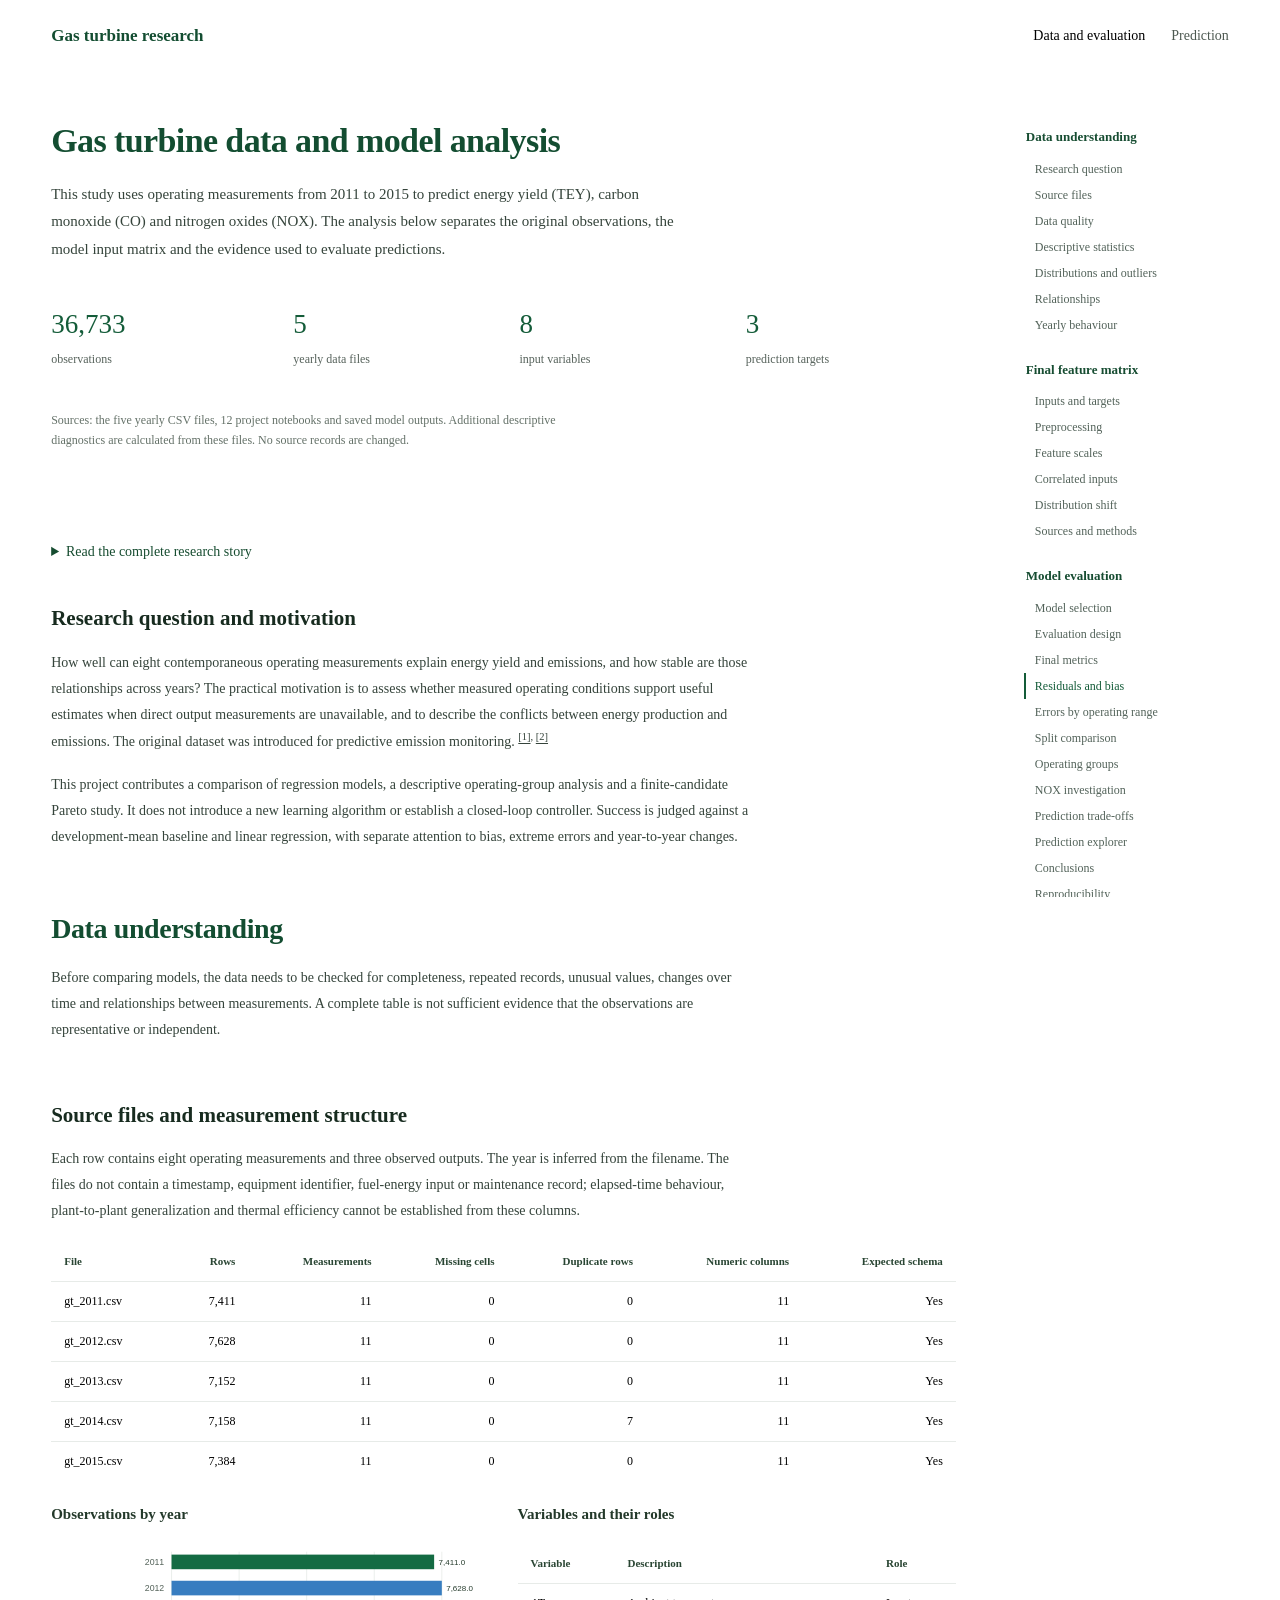
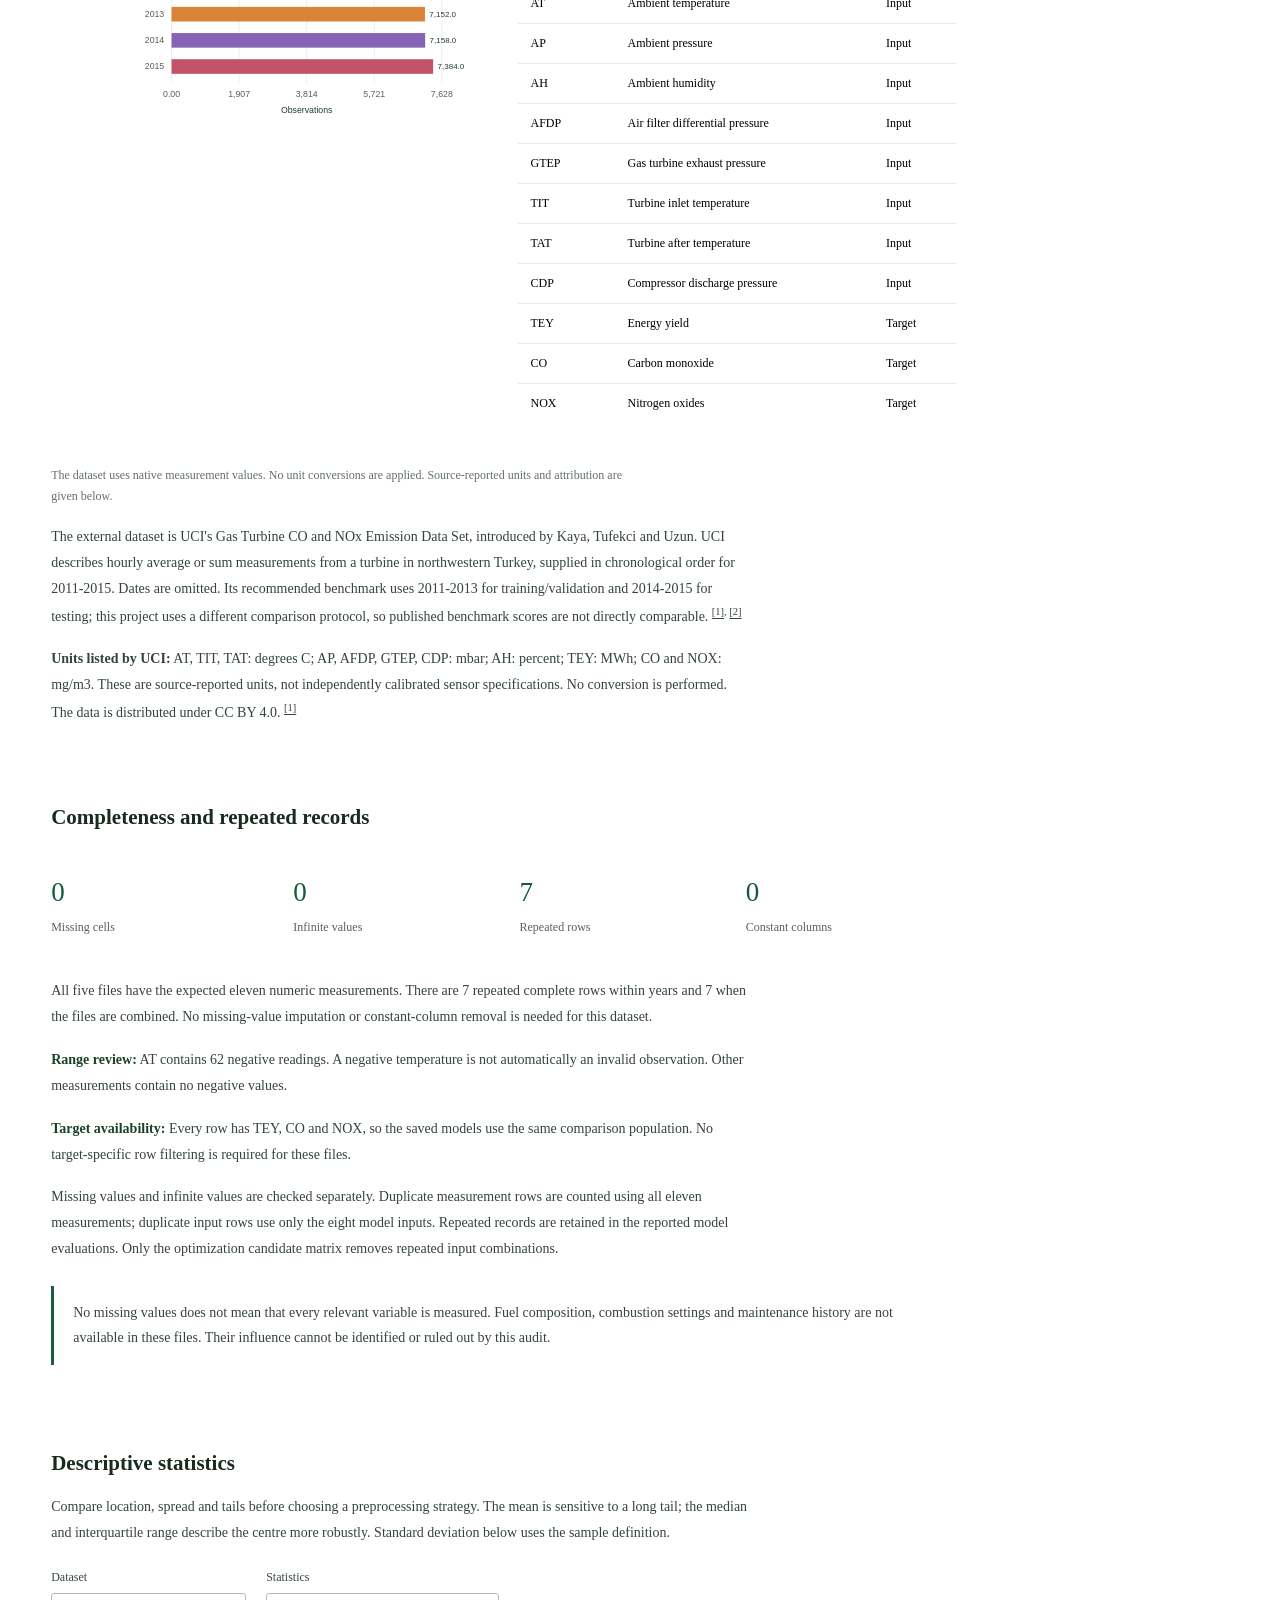
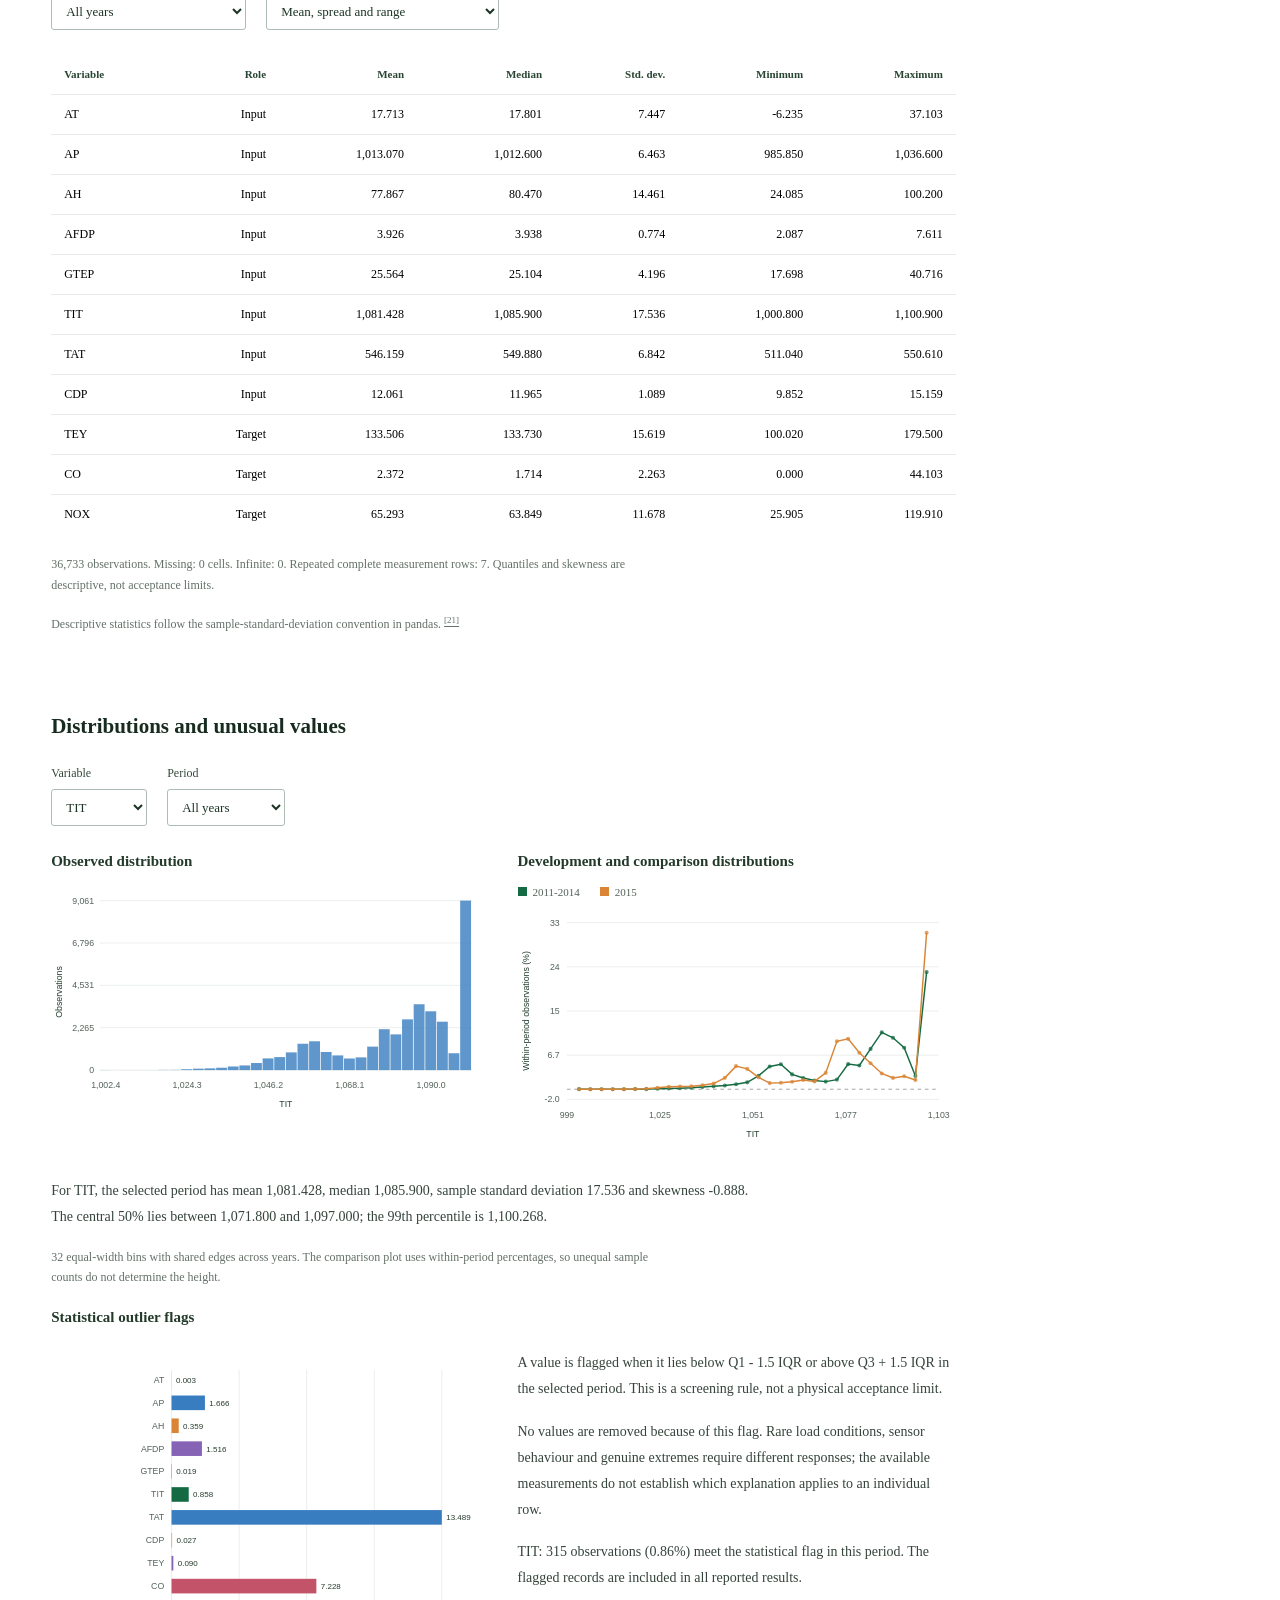
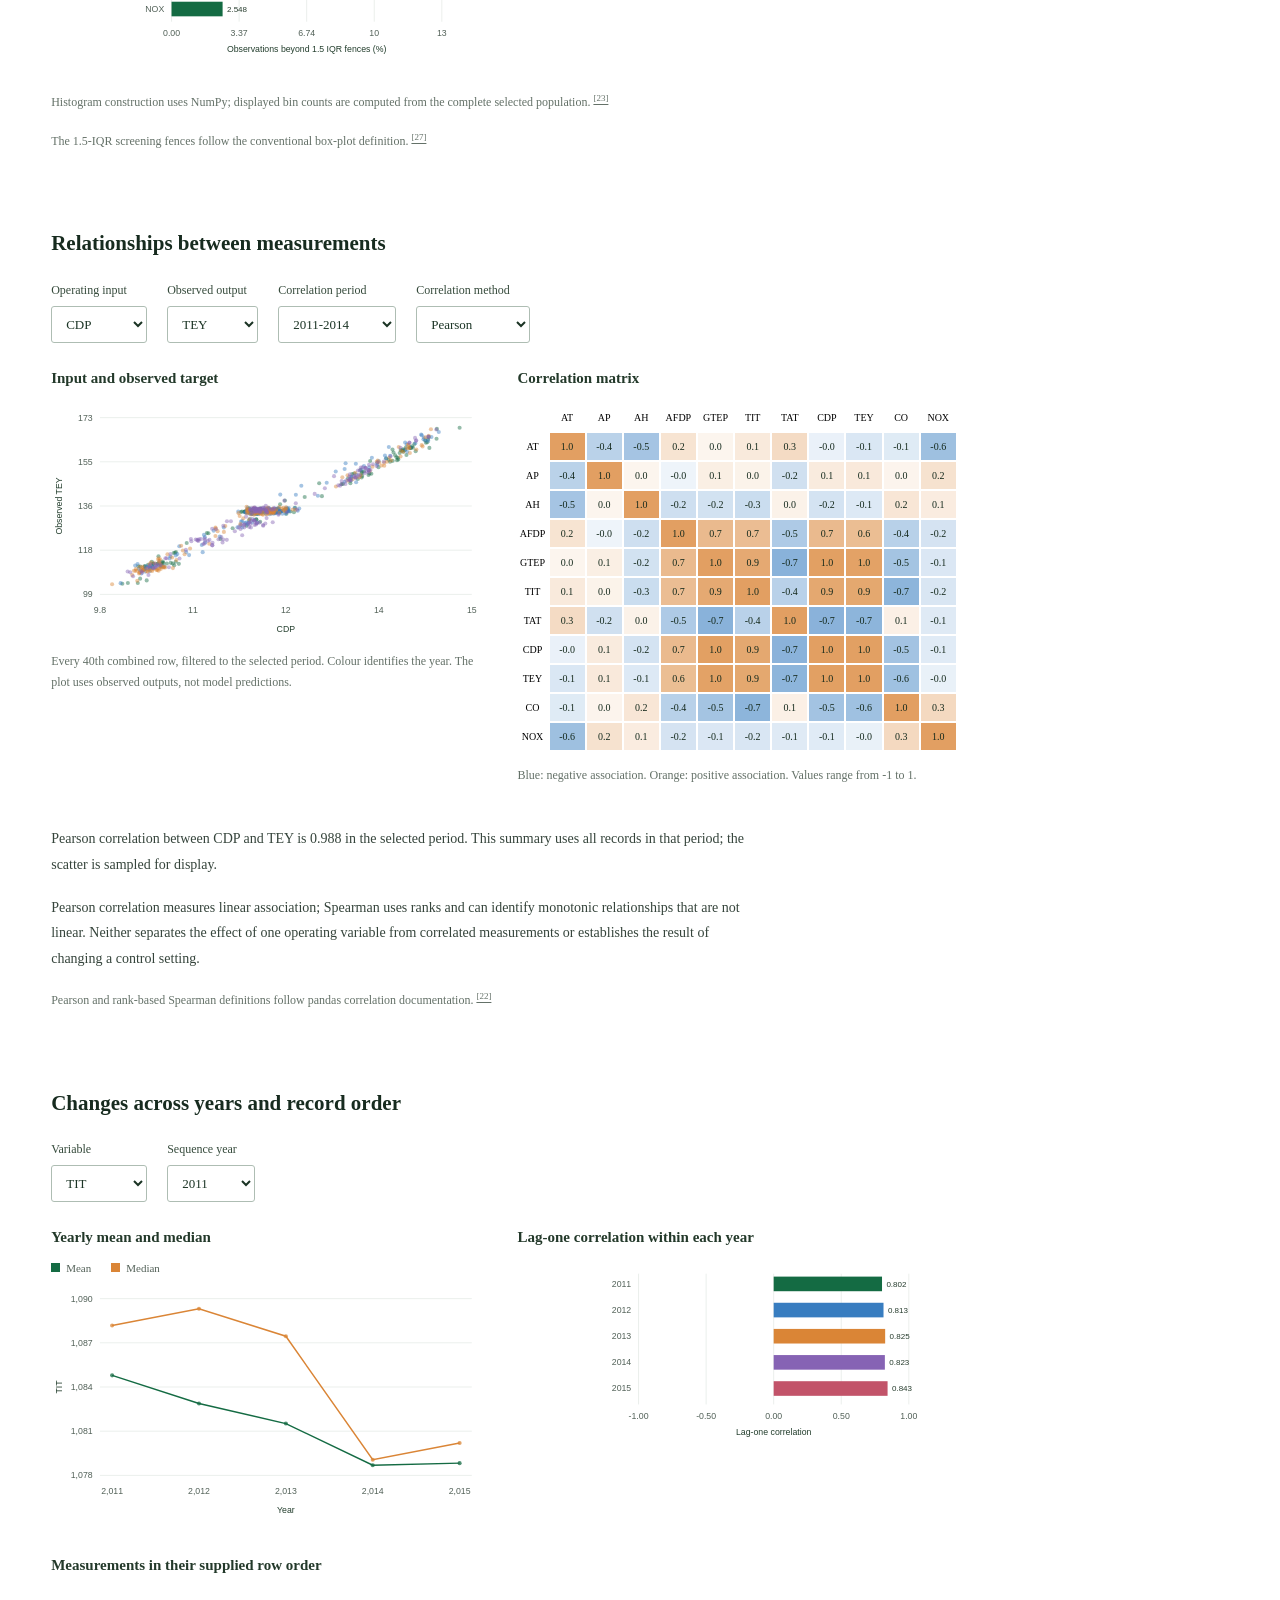
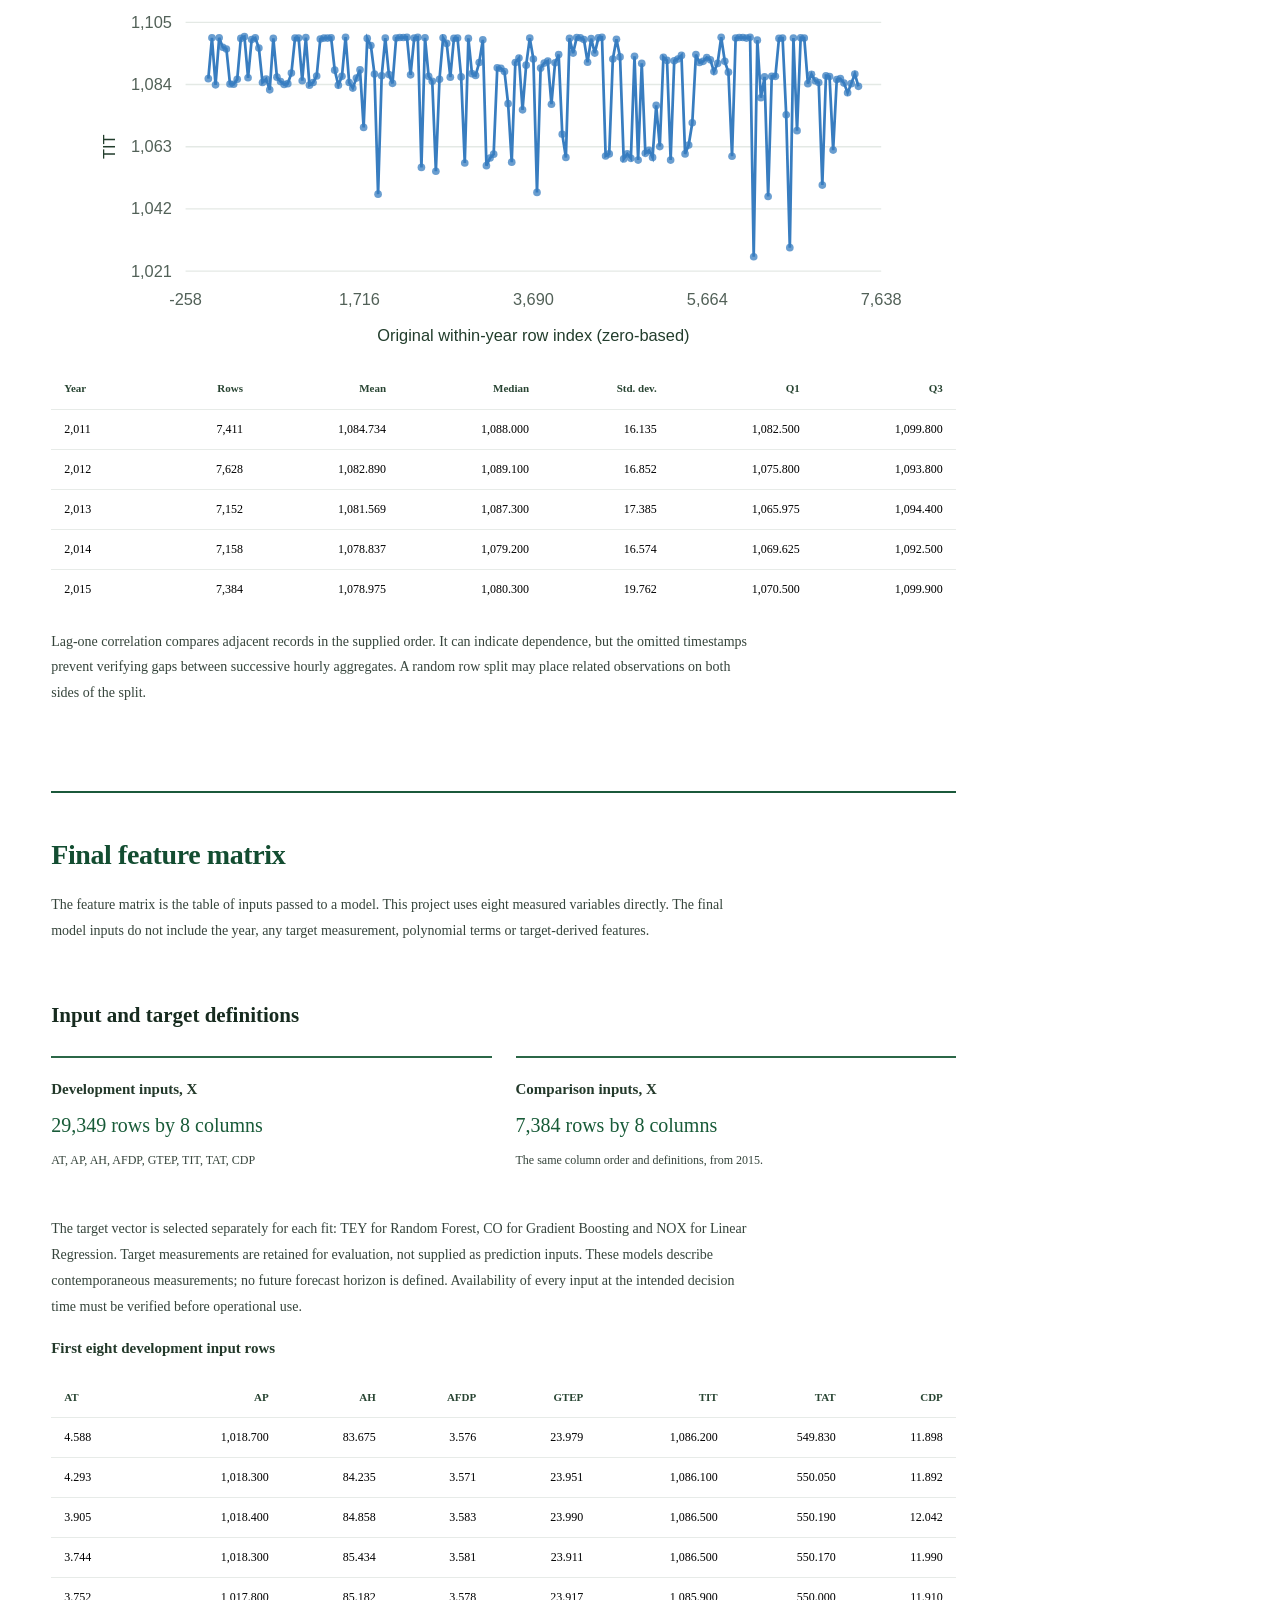
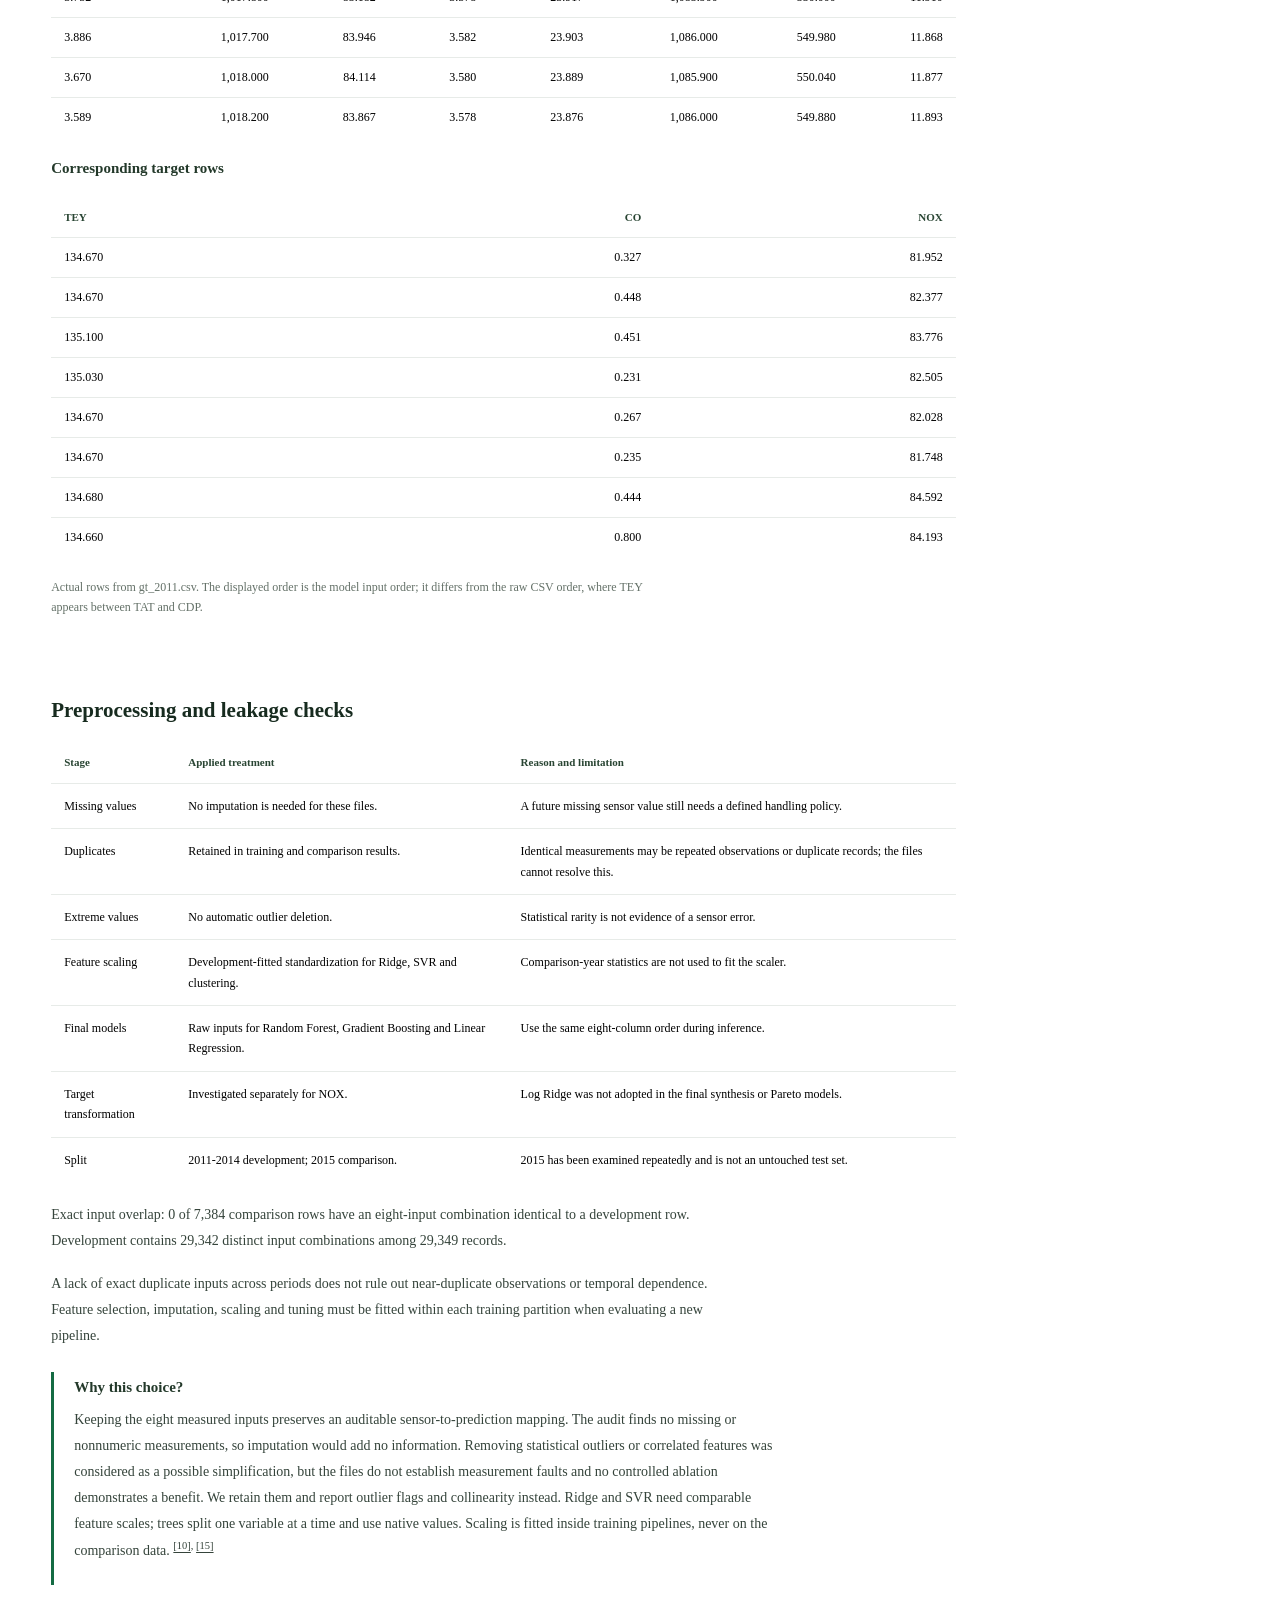
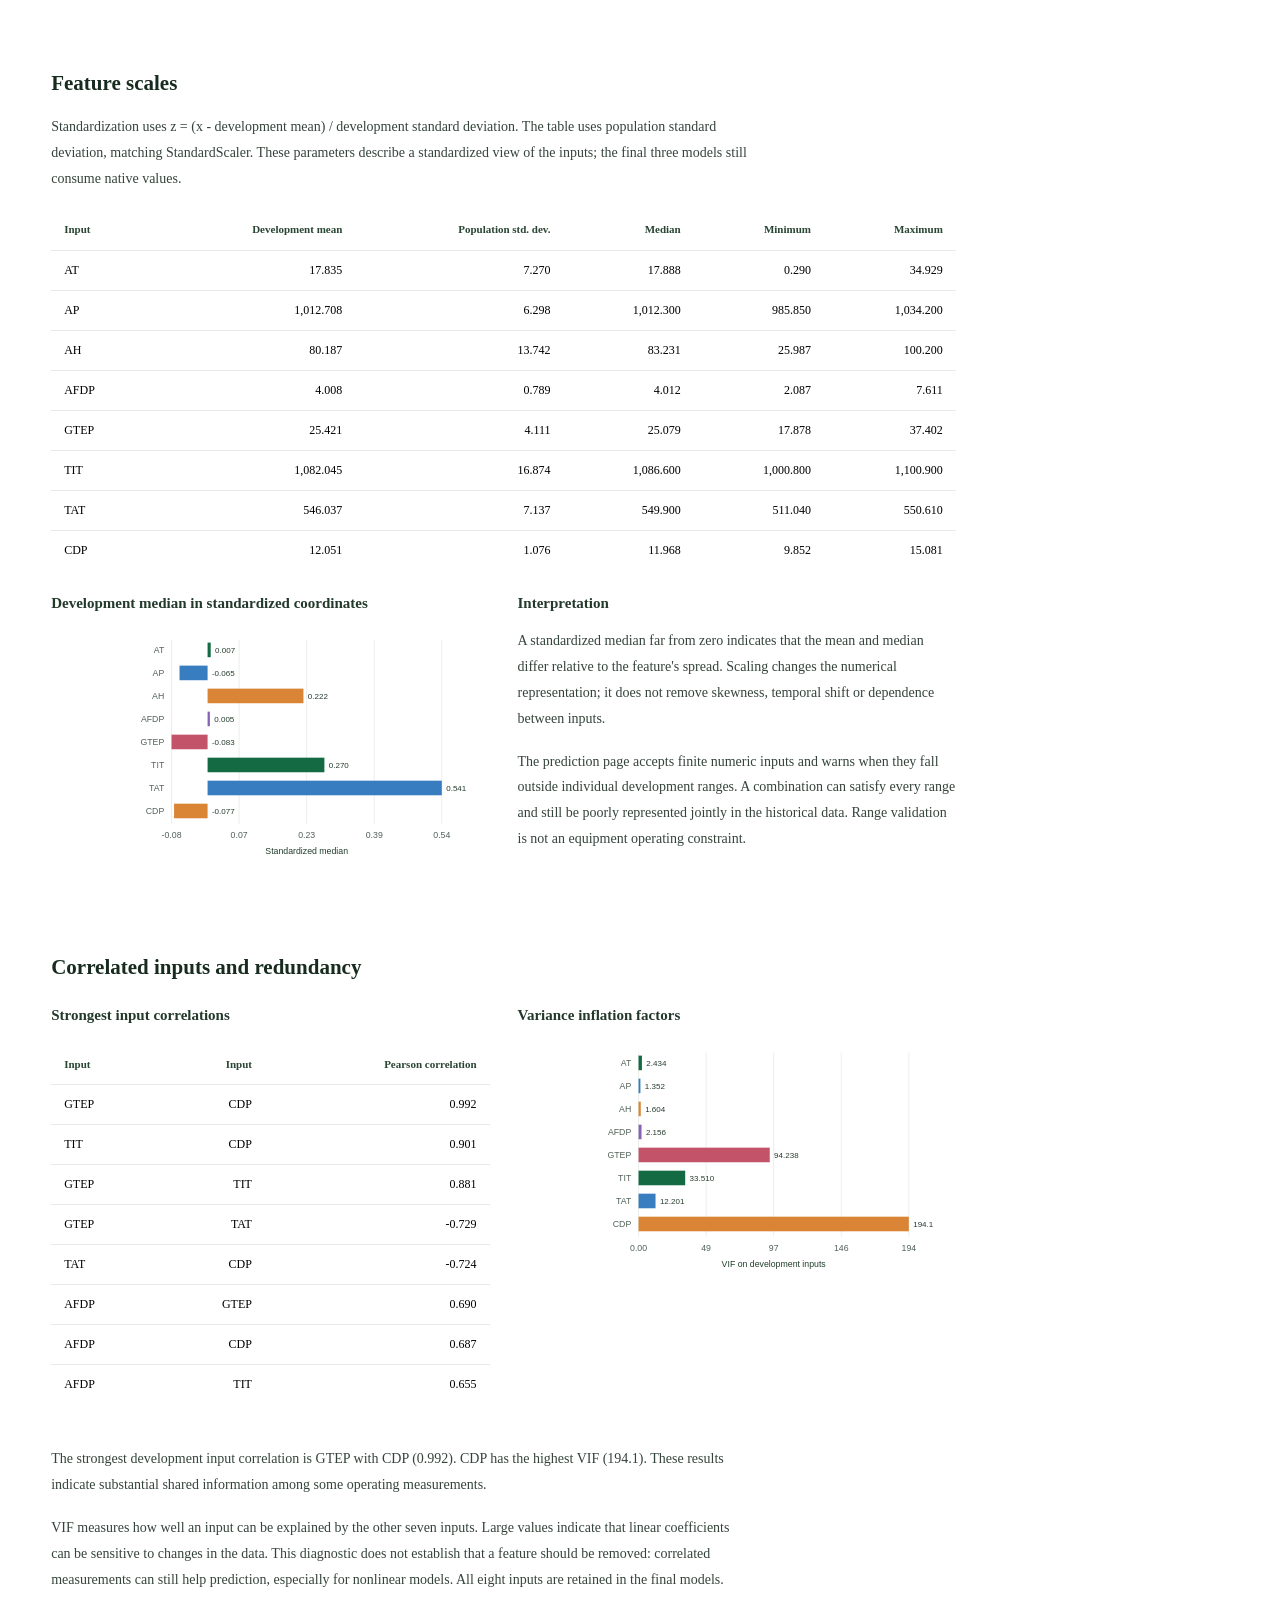
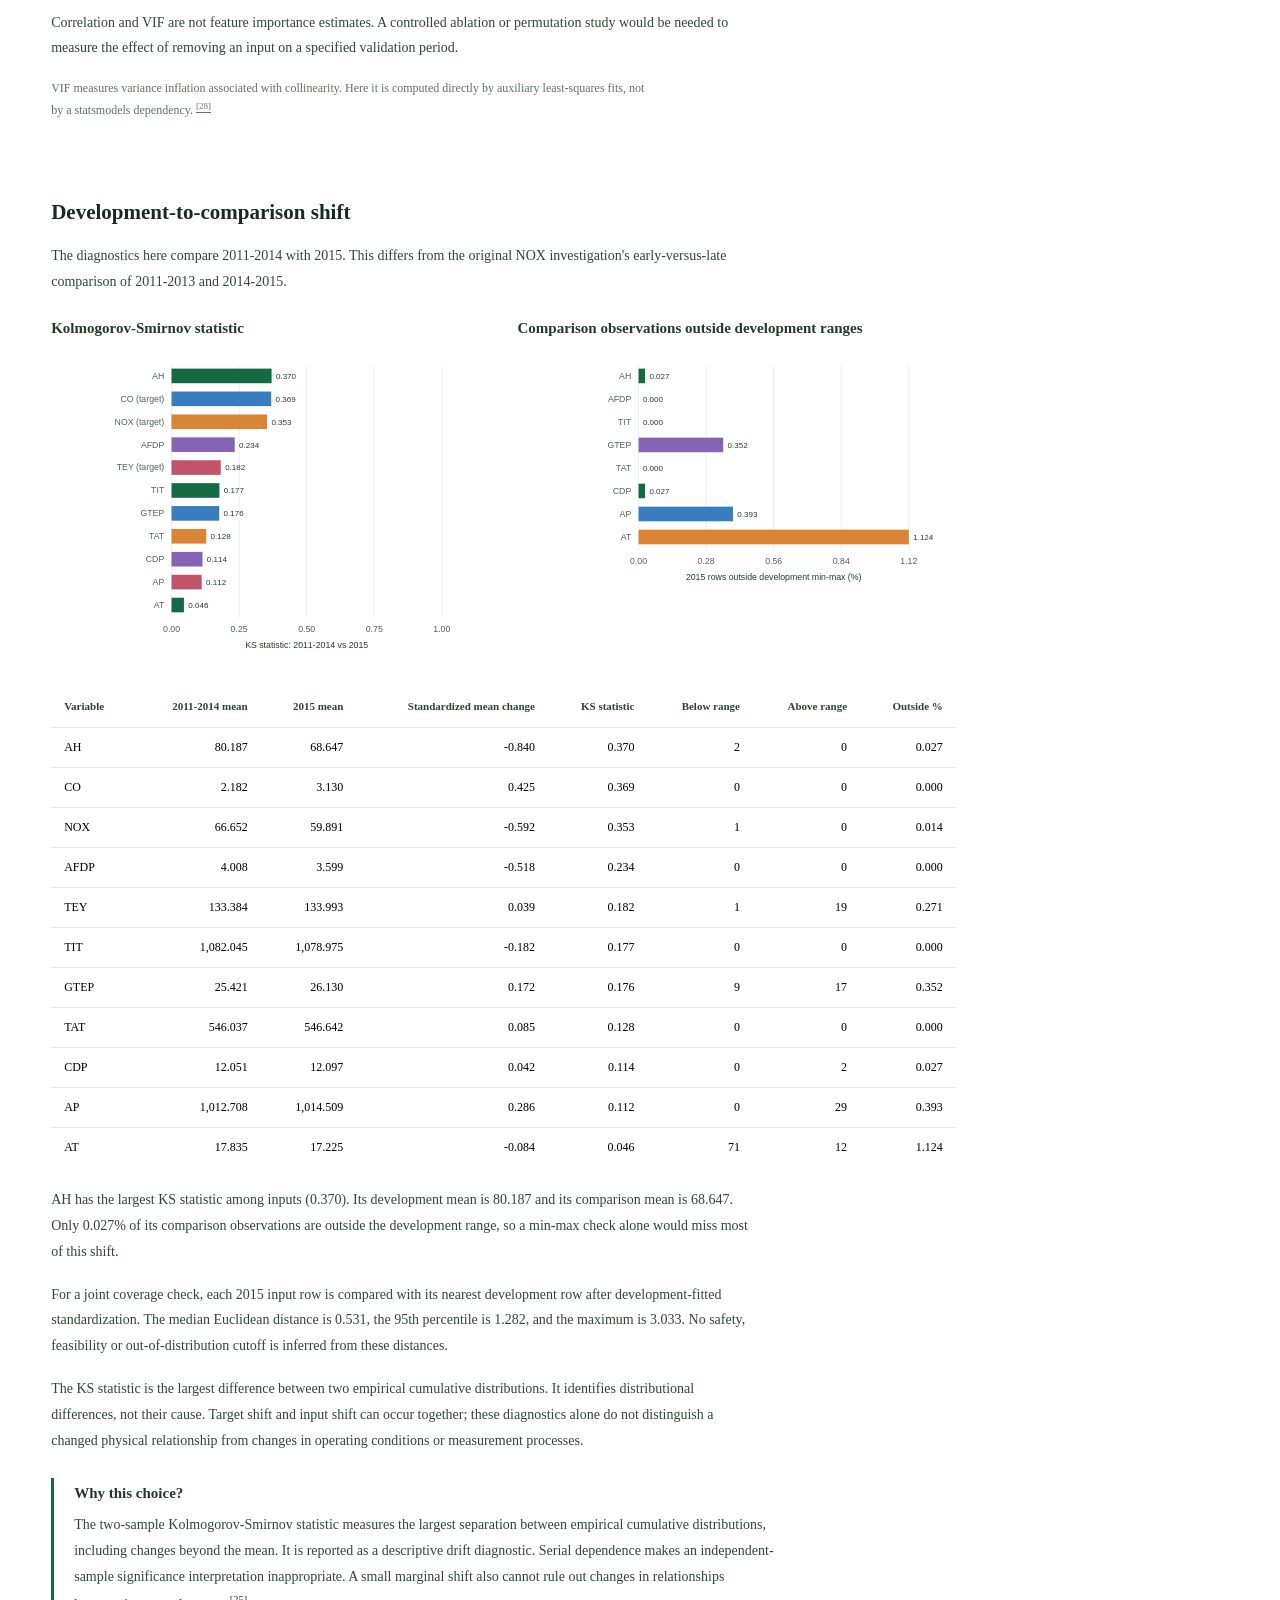
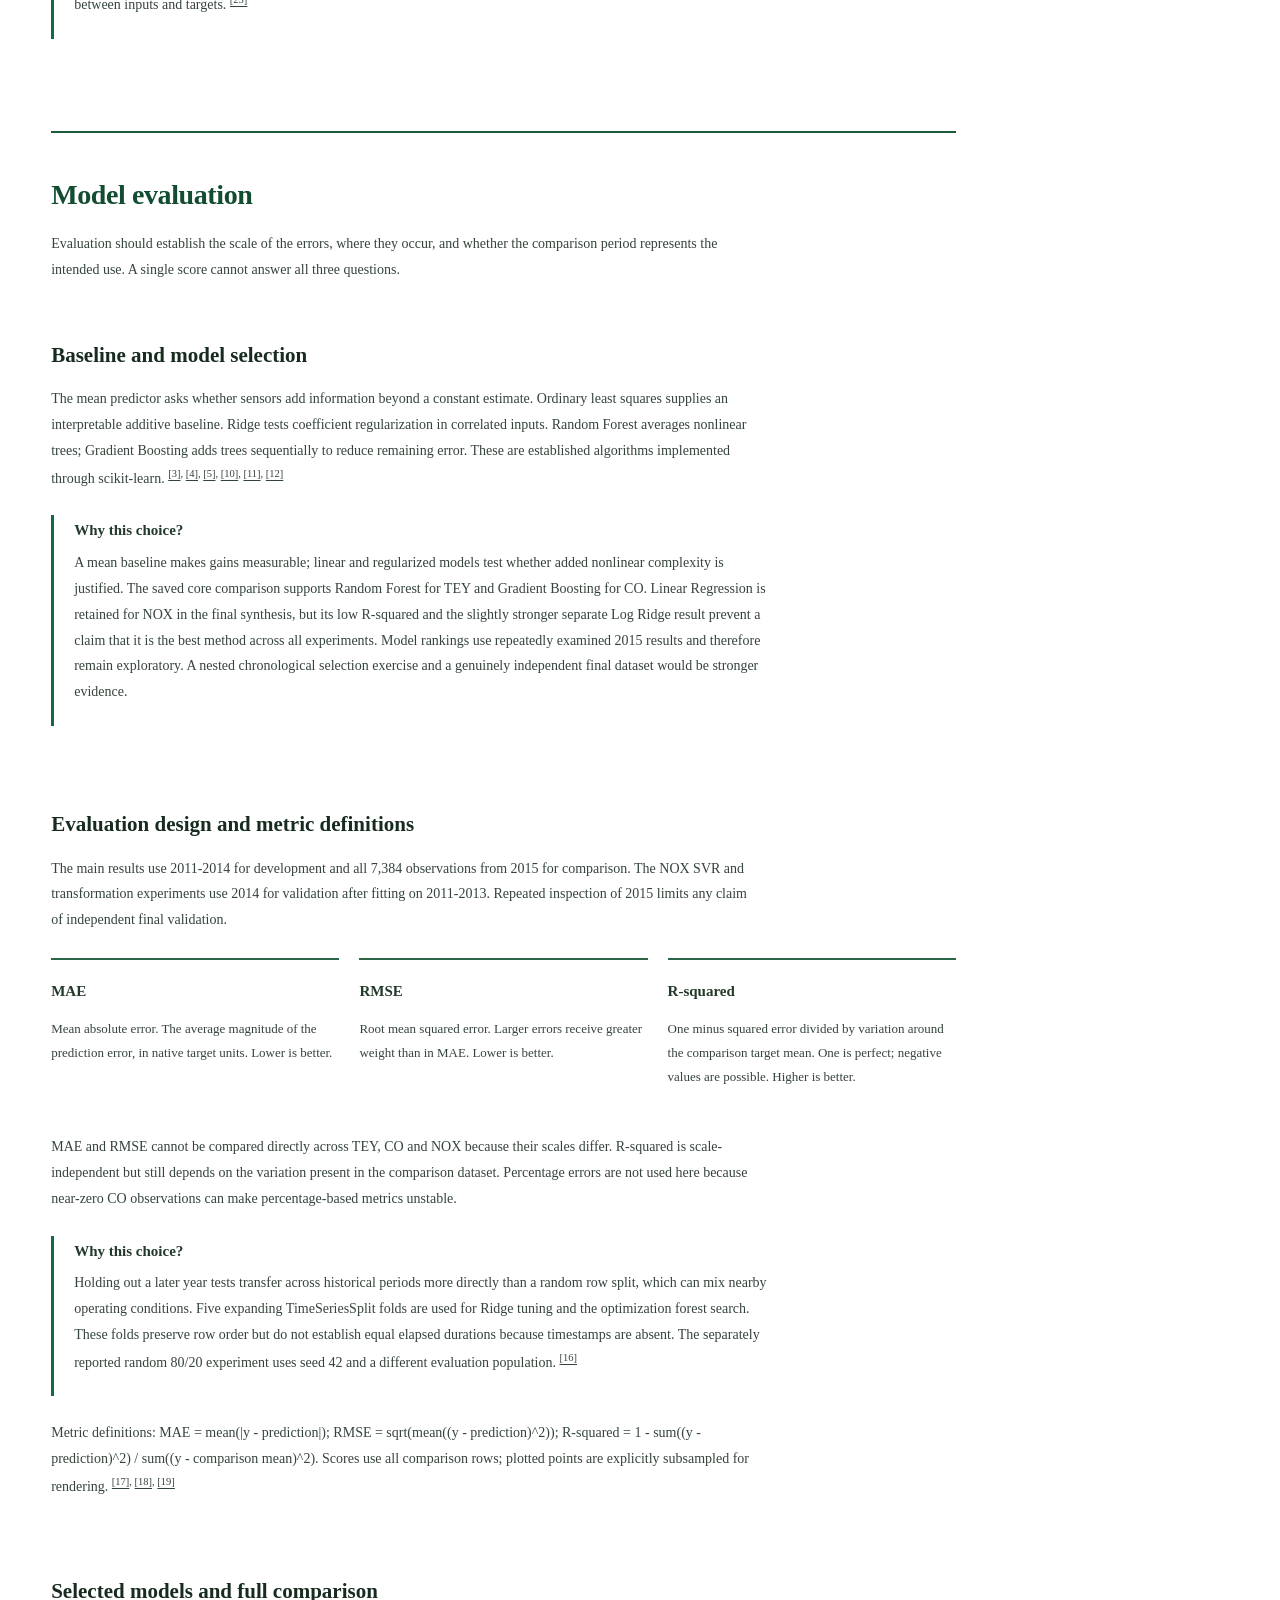
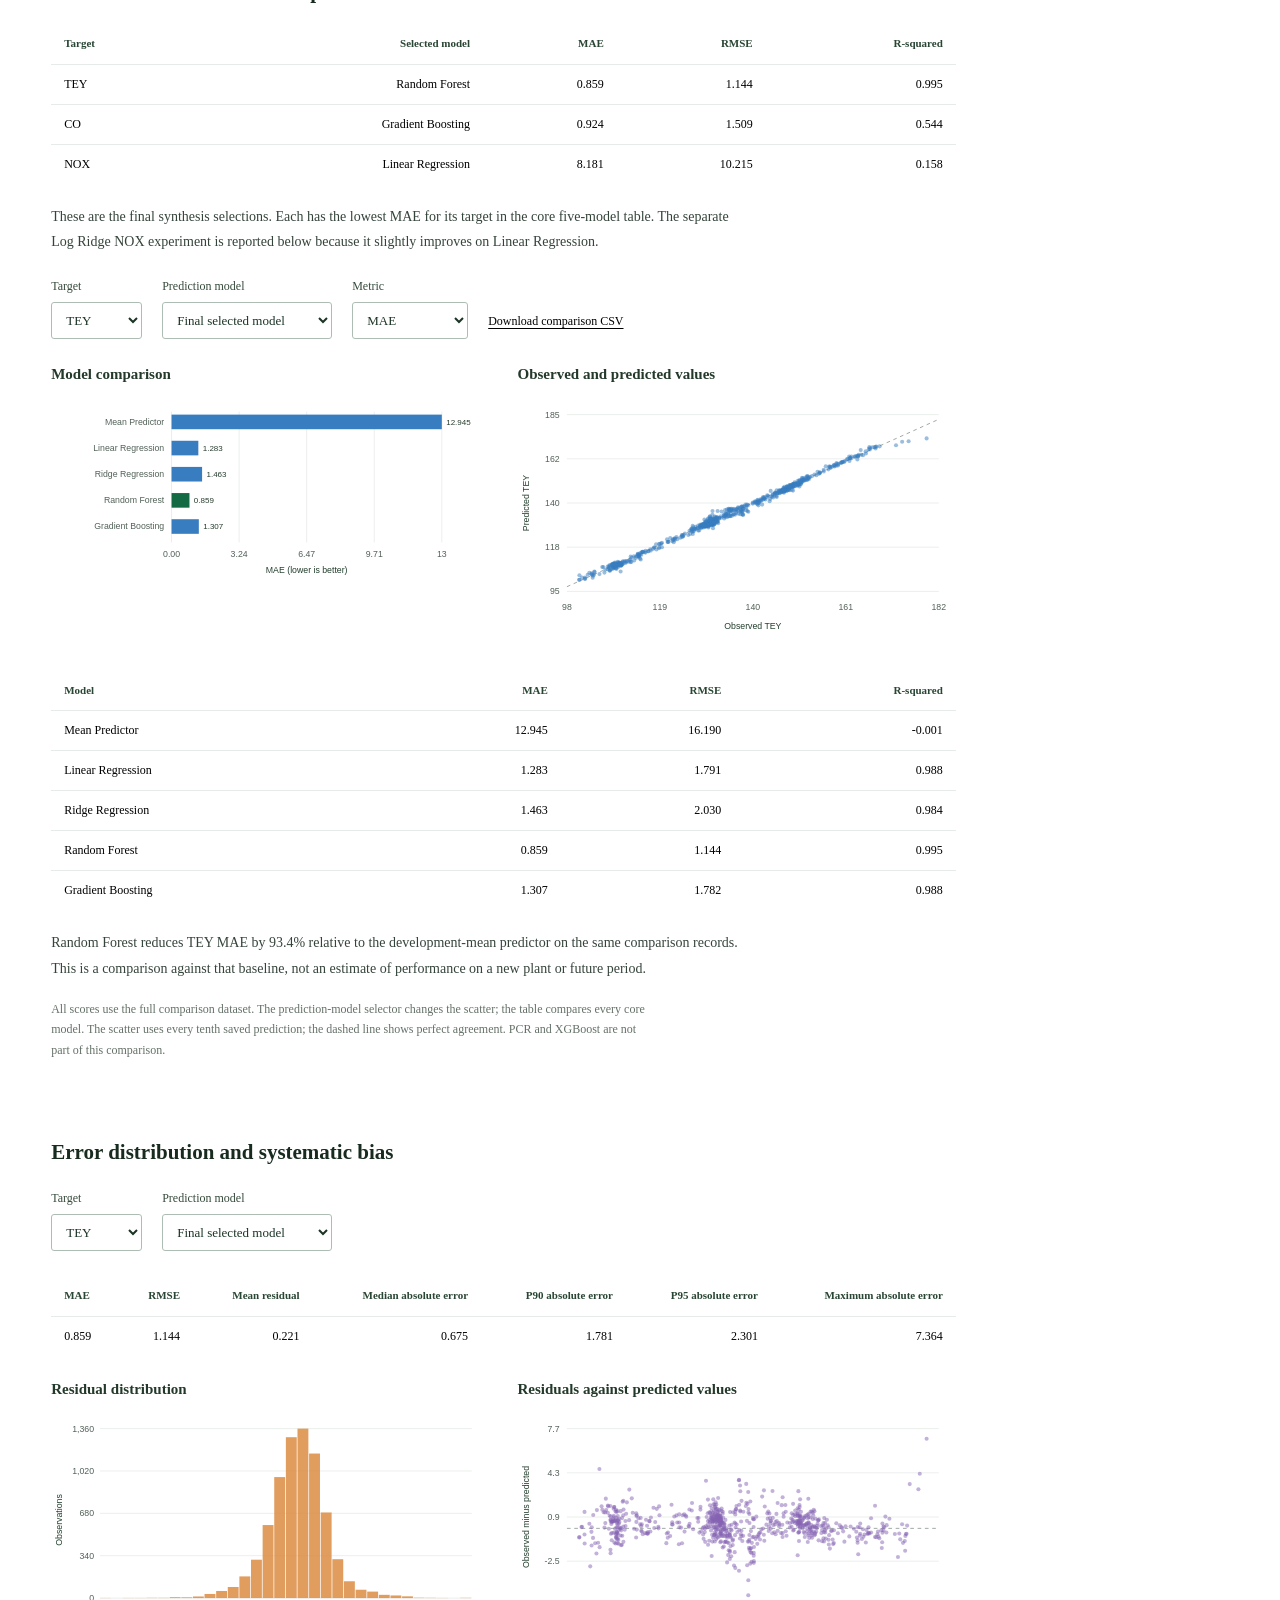
==== commit 76bb04f4: "Replace tab logo with green turbine rotor icon" ====
--- a/website/index.html
+++ b/website/index.html
@@ -1,6 +1,6 @@
 <!doctype html>
 <html lang="en">
-<head><meta charset="utf-8"><meta name="viewport" content="width=device-width,initial-scale=1"><meta name="description" content="Gas turbine dataset audit, feature matrix analysis and prediction error evaluation using the project's original data and saved results."><meta name="theme-color" content="#ffffff"><title>Gas turbine data and model analysis</title><link rel="icon" href="assets/favicon.svg" type="image/svg+xml"><link rel="stylesheet" href="assets/css/style.css"><script defer src="assets/js/app.js"></script></head>
+<head><meta charset="utf-8"><meta name="viewport" content="width=device-width,initial-scale=1"><meta name="description" content="Gas turbine dataset audit, feature matrix analysis and prediction error evaluation using the project's original data and saved results."><meta name="theme-color" content="#ffffff"><title>Gas turbine data and model analysis</title><link rel="icon" href="assets/turbine-icon.svg" type="image/svg+xml"><link rel="stylesheet" href="assets/css/style.css"><script defer src="assets/js/app.js"></script></head>
 <body class="research-page">
 <a class="skip" href="#main">Skip to analysis</a>
 <header><a class="brand" href="./">Gas turbine research</a><nav aria-label="Main navigation"><a href="./" class="active" aria-current="page">Data and evaluation</a><a href="predict/">Prediction</a></nav></header>
